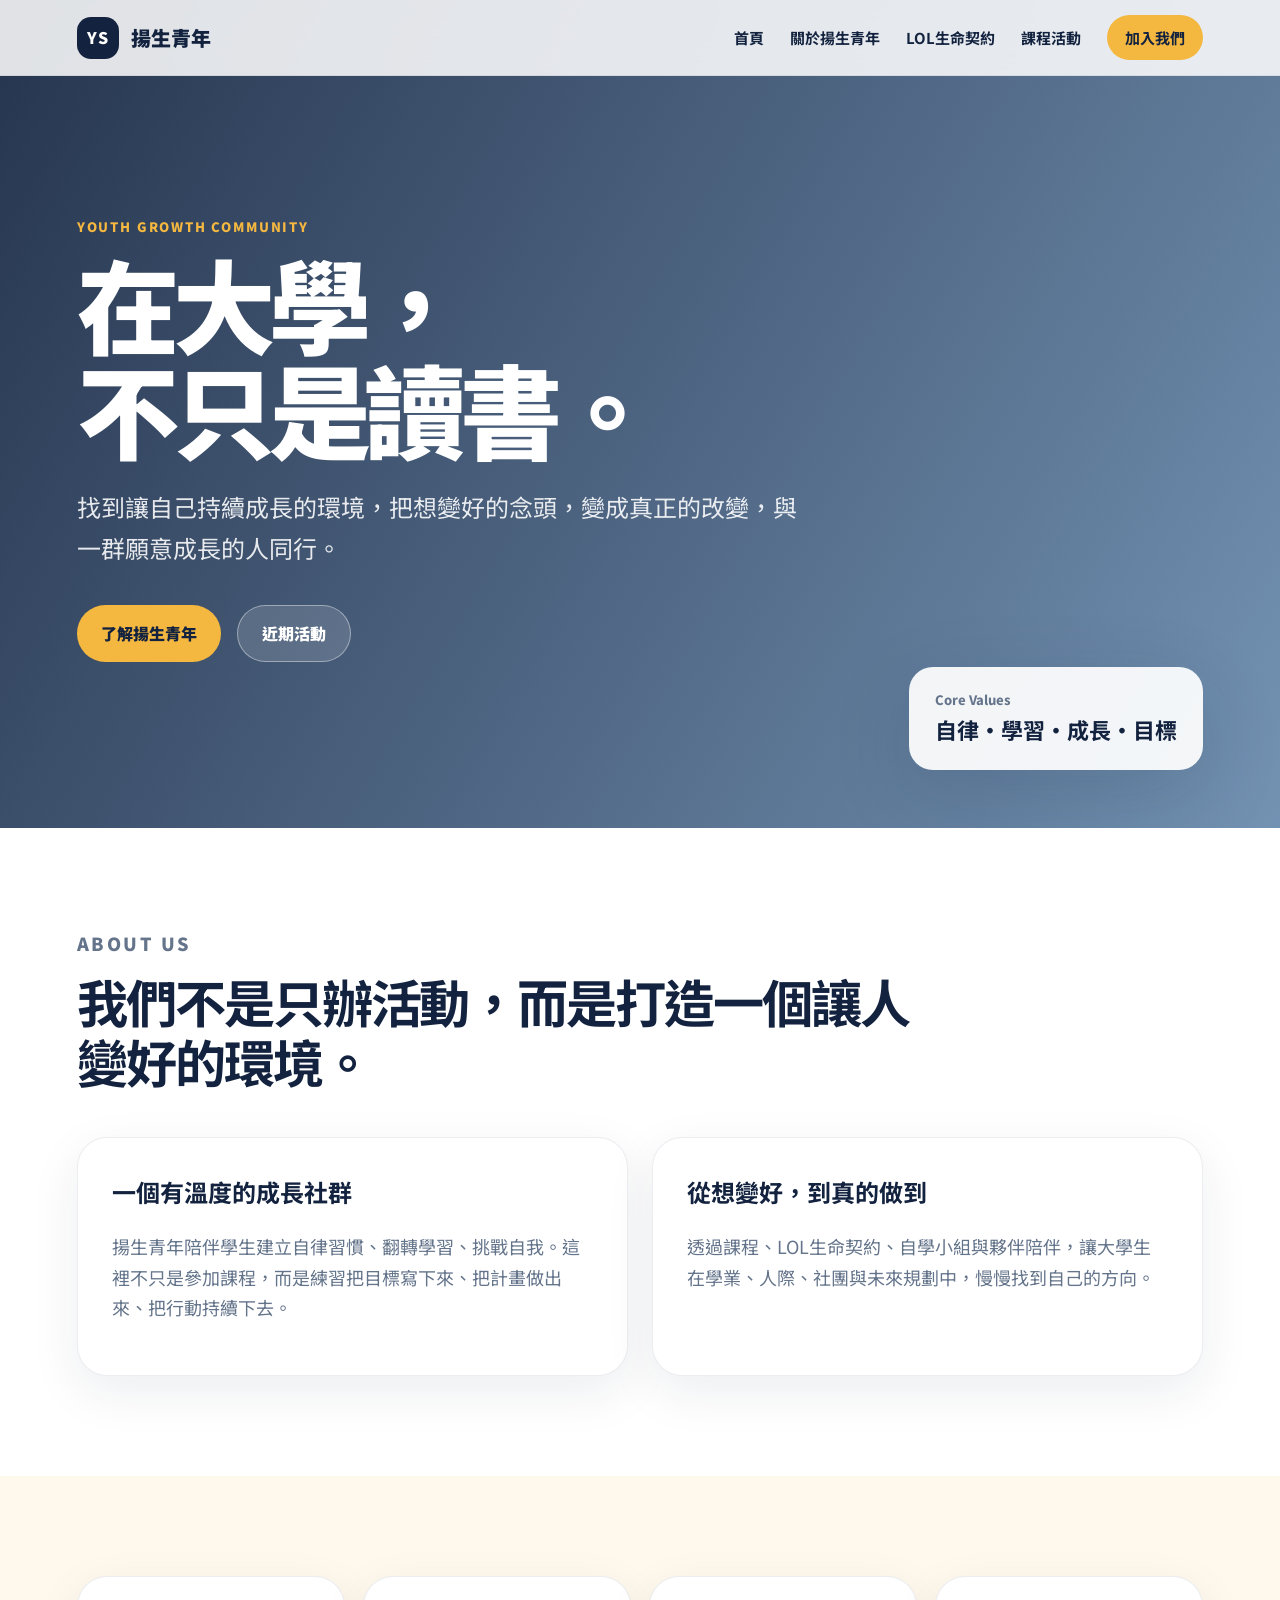
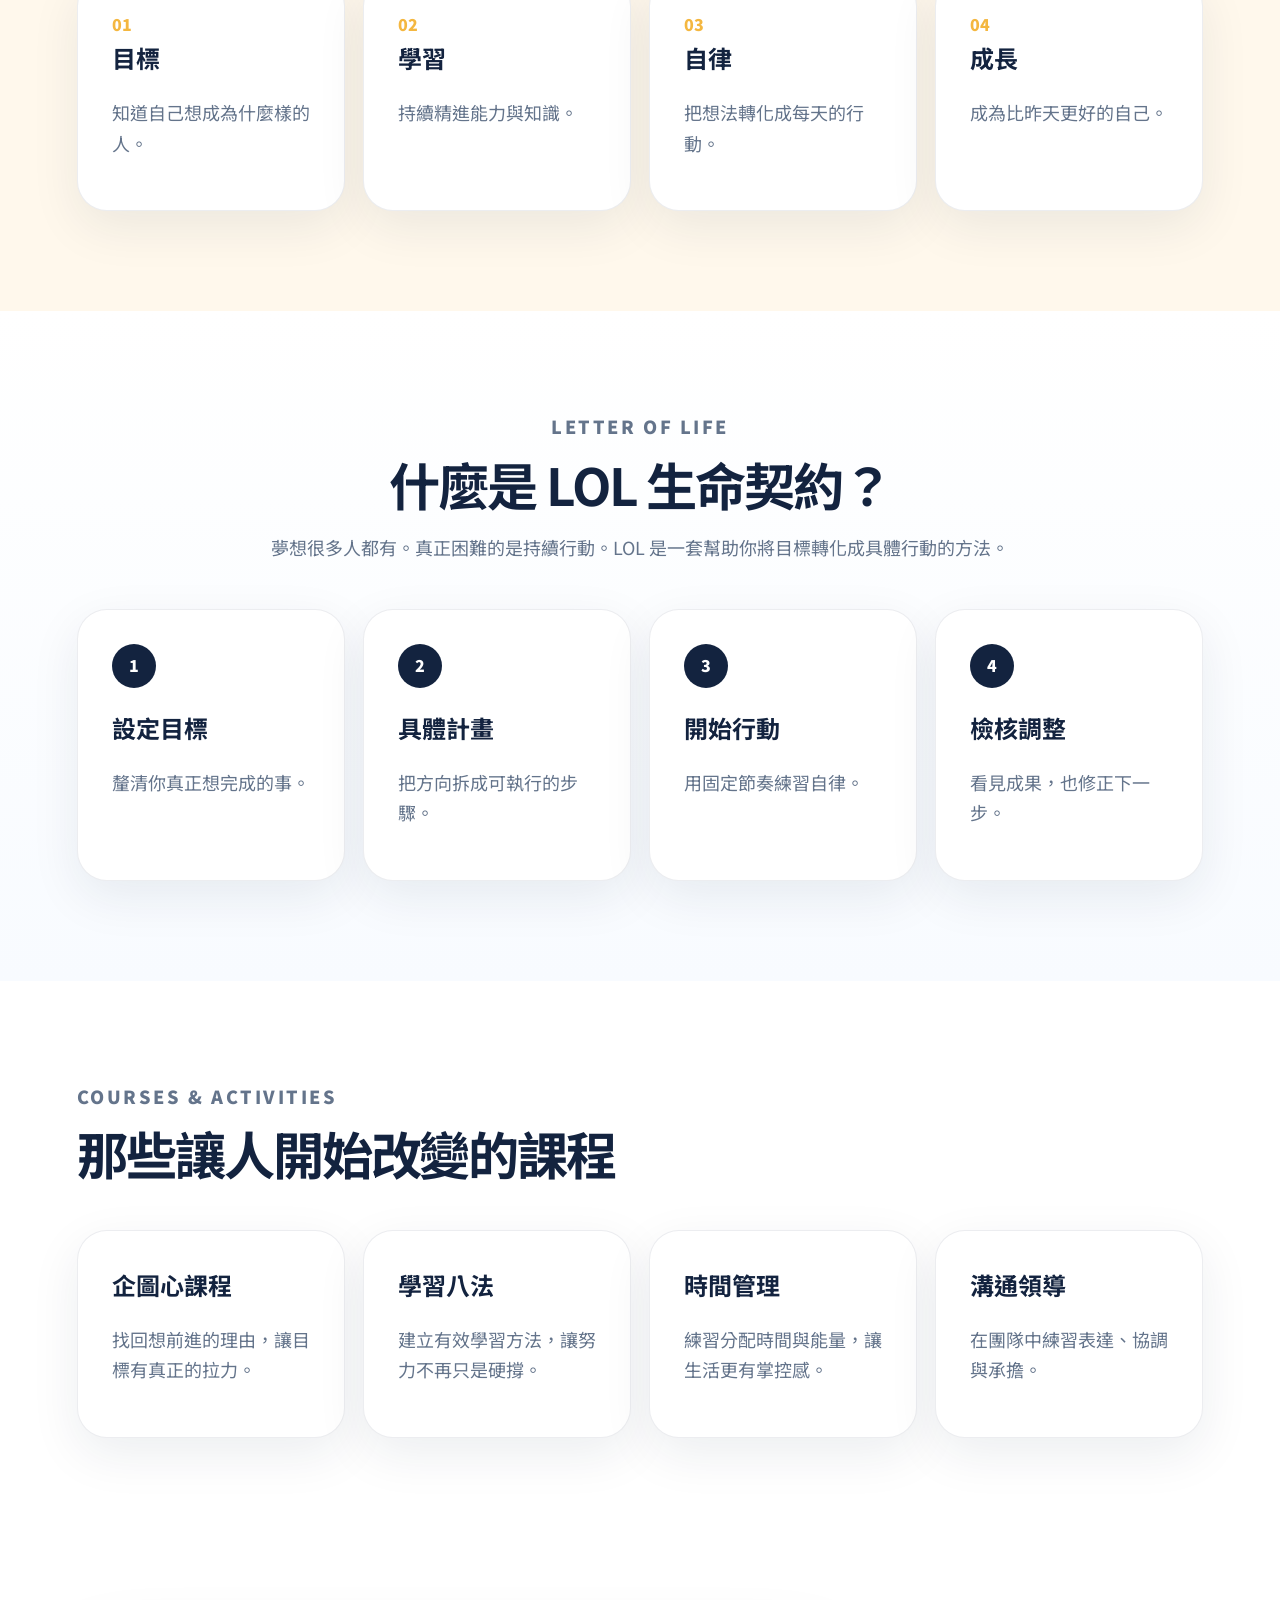
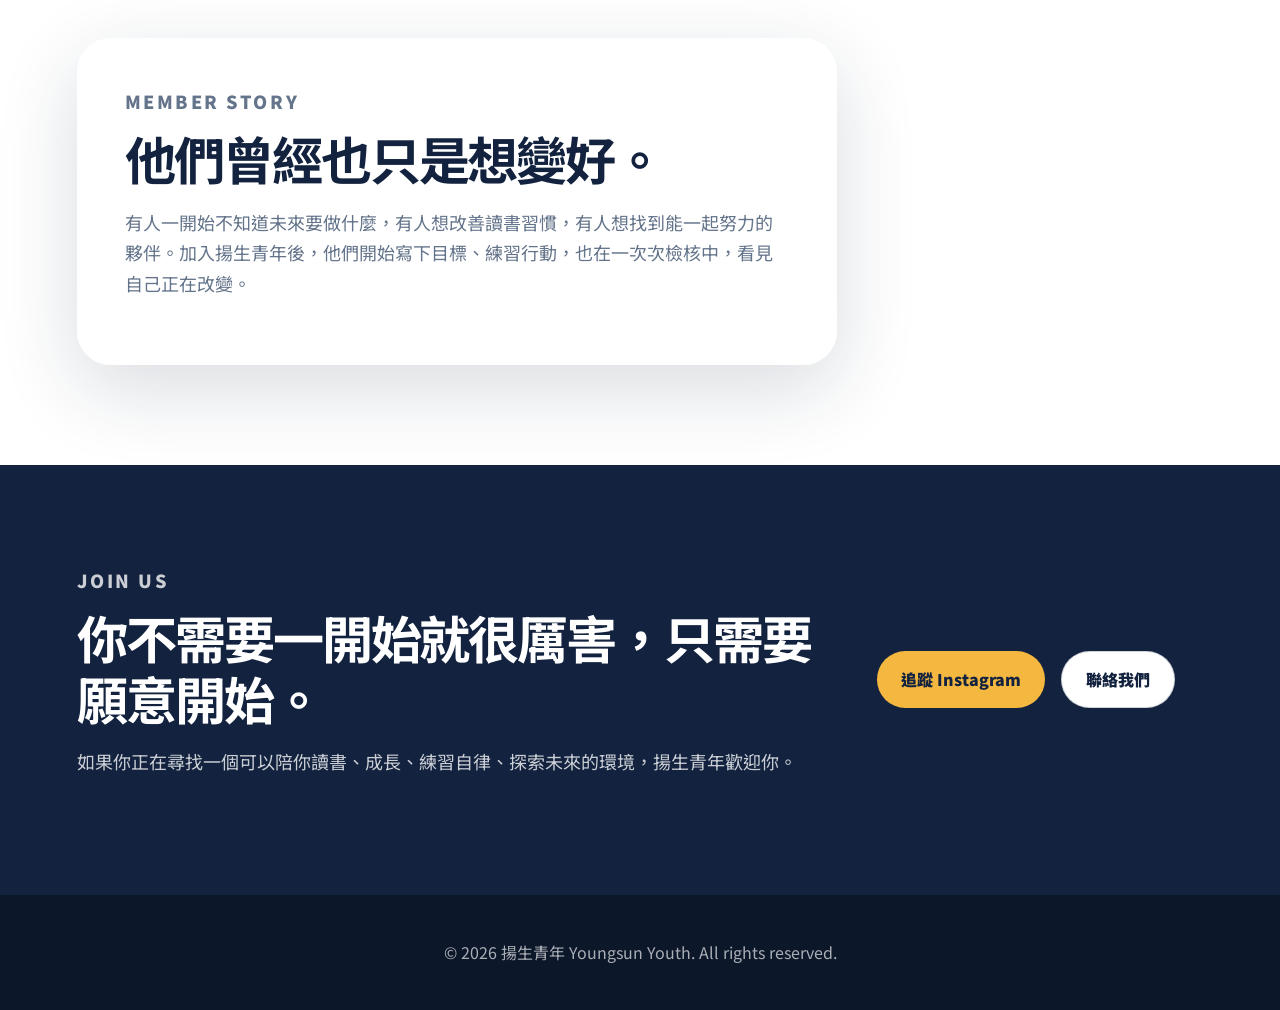
==== index.html @ a9e6fab6 "Add files via upload" ====
<!doctype html>
<html lang="zh-Hant">
<head>
  <meta charset="utf-8" />
  <meta name="viewport" content="width=device-width, initial-scale=1" />
  <title>揚生青年｜在大學，不只是讀書</title>
  <meta name="description" content="揚生青年是一個陪伴學生建立自律、學習、目標與成長的青年社群。透過 LOL 生命契約、課程活動與夥伴陪伴，把想變好的念頭變成真正的改變。" />
  <link rel="preconnect" href="https://fonts.googleapis.com">
  <link rel="preconnect" href="https://fonts.gstatic.com" crossorigin>
  <link href="https://fonts.googleapis.com/css2?family=Noto+Sans+TC:wght@400;500;700;900&display=swap" rel="stylesheet">
  <link rel="stylesheet" href="style.css" />
</head>
<body>
  <header class="site-header">
    <a class="brand" href="#home" aria-label="揚生青年首頁">
      <span class="brand-mark">YS</span>
      <span class="brand-text">揚生青年</span>
    </a>
    <button class="menu-toggle" aria-label="開啟選單">☰</button>
    <nav class="nav">
      <a href="#home">首頁</a>
      <a href="#about">關於揚生青年</a>
      <a href="#lol">LOL生命契約</a>
      <a href="#courses">課程活動</a>
      <a class="nav-cta" href="#join">加入我們</a>
    </nav>
  </header>

  <main id="home">
    <section class="hero">
      <div class="hero-overlay"></div>
      <div class="hero-content">
        <p class="eyebrow">Youth Growth Community</p>
        <h1>在大學，<br>不只是讀書。</h1>
        <p class="hero-subtitle">找到讓自己持續成長的環境，把想變好的念頭，變成真正的改變，與一群願意成長的人同行。</p>
        <div class="hero-actions">
          <a class="btn primary" href="#about">了解揚生青年</a>
          <a class="btn secondary" href="#courses">近期活動</a>
        </div>
      </div>
      <div class="hero-card">
        <span>Core Values</span>
        <strong>自律・學習・成長・目標</strong>
      </div>
    </section>

    <section id="about" class="section about-section">
      <div class="section-heading">
        <p class="eyebrow">About Us</p>
        <h2>我們不是只辦活動，而是打造一個讓人變好的環境。</h2>
      </div>
      <div class="about-grid">
        <article>
          <h3>一個有溫度的成長社群</h3>
          <p>揚生青年陪伴學生建立自律習慣、翻轉學習、挑戰自我。這裡不只是參加課程，而是練習把目標寫下來、把計畫做出來、把行動持續下去。</p>
        </article>
        <article>
          <h3>從想變好，到真的做到</h3>
          <p>透過課程、LOL生命契約、自學小組與夥伴陪伴，讓大學生在學業、人際、社團與未來規劃中，慢慢找到自己的方向。</p>
        </article>
      </div>
    </section>

    <section class="section values-section">
      <div class="value-card"><span>01</span><h3>目標</h3><p>知道自己想成為什麼樣的人。</p></div>
      <div class="value-card"><span>02</span><h3>學習</h3><p>持續精進能力與知識。</p></div>
      <div class="value-card"><span>03</span><h3>自律</h3><p>把想法轉化成每天的行動。</p></div>
      <div class="value-card"><span>04</span><h3>成長</h3><p>成為比昨天更好的自己。</p></div>
    </section>

    <section id="lol" class="section lol-section">
      <div class="section-heading narrow">
        <p class="eyebrow">Letter of Life</p>
        <h2>什麼是 LOL 生命契約？</h2>
        <p>夢想很多人都有。真正困難的是持續行動。LOL 是一套幫助你將目標轉化成具體行動的方法。</p>
      </div>
      <div class="timeline">
        <div class="timeline-item"><span>1</span><h3>設定目標</h3><p>釐清你真正想完成的事。</p></div>
        <div class="timeline-item"><span>2</span><h3>具體計畫</h3><p>把方向拆成可執行的步驟。</p></div>
        <div class="timeline-item"><span>3</span><h3>開始行動</h3><p>用固定節奏練習自律。</p></div>
        <div class="timeline-item"><span>4</span><h3>檢核調整</h3><p>看見成果，也修正下一步。</p></div>
      </div>
    </section>

    <section id="courses" class="section courses-section">
      <div class="section-heading">
        <p class="eyebrow">Courses & Activities</p>
        <h2>那些讓人開始改變的課程</h2>
      </div>
      <div class="course-grid">
        <article><h3>企圖心課程</h3><p>找回想前進的理由，讓目標有真正的拉力。</p></article>
        <article><h3>學習八法</h3><p>建立有效學習方法，讓努力不再只是硬撐。</p></article>
        <article><h3>時間管理</h3><p>練習分配時間與能量，讓生活更有掌控感。</p></article>
        <article><h3>溝通領導</h3><p>在團隊中練習表達、協調與承擔。</p></article>
      </div>
    </section>

    <section class="section stories-section">
      <div class="story-panel">
        <p class="eyebrow">Member Story</p>
        <h2>他們曾經也只是想變好。</h2>
        <p>有人一開始不知道未來要做什麼，有人想改善讀書習慣，有人想找到能一起努力的夥伴。加入揚生青年後，他們開始寫下目標、練習行動，也在一次次檢核中，看見自己正在改變。</p>
      </div>
    </section>

    <section id="join" class="section join-section">
      <div>
        <p class="eyebrow">Join Us</p>
        <h2>你不需要一開始就很厲害，只需要願意開始。</h2>
        <p>如果你正在尋找一個可以陪你讀書、成長、練習自律、探索未來的環境，揚生青年歡迎你。</p>
      </div>
      <div class="join-actions">
        <a class="btn primary" href="https://www.instagram.com/" target="_blank" rel="noopener">追蹤 Instagram</a>
        <a class="btn secondary dark" href="mailto:example@example.com">聯絡我們</a>
      </div>
    </section>
  </main>

  <footer class="footer">
    <p>© 2026 揚生青年 Youngsun Youth. All rights reserved.</p>
  </footer>

  <script src="script.js"></script>
</body>
</html>
---- style.css ----
:root{
  --navy:#13233f;
  --blue:#315f8f;
  --cream:#fff8ec;
  --gold:#f4b740;
  --green:#6aa37a;
  --text:#1e293b;
  --muted:#64748b;
  --white:#ffffff;
  --shadow:0 24px 80px rgba(19,35,63,.16);
}
*{box-sizing:border-box} html{scroll-behavior:smooth} body{margin:0;font-family:'Noto Sans TC',system-ui,sans-serif;color:var(--text);background:#fff;line-height:1.7} a{text-decoration:none;color:inherit}.site-header{position:fixed;top:0;left:0;right:0;height:76px;z-index:50;display:flex;align-items:center;justify-content:space-between;padding:0 6vw;background:rgba(255,255,255,.86);backdrop-filter:blur(18px);border-bottom:1px solid rgba(19,35,63,.08)}.brand{display:flex;align-items:center;gap:12px;font-weight:900}.brand-mark{width:42px;height:42px;border-radius:14px;background:var(--navy);color:#fff;display:grid;place-items:center;letter-spacing:.5px}.brand-text{font-size:20px;color:var(--navy)}.nav{display:flex;align-items:center;gap:26px;font-weight:700;color:var(--navy)}.nav a{font-size:15px}.nav-cta{background:var(--gold);padding:10px 18px;border-radius:999px}.menu-toggle{display:none;border:0;background:transparent;font-size:28px}.hero{position:relative;min-height:92vh;display:flex;align-items:center;padding:130px 6vw 80px;overflow:hidden;background:linear-gradient(120deg,rgba(19,35,63,.92),rgba(49,95,143,.68)),url('https://images.unsplash.com/photo-1523240795612-9a054b0db644?auto=format&fit=crop&w=1800&q=80') center/cover}.hero-content{position:relative;z-index:2;max-width:820px;color:white}.eyebrow{margin:0 0 12px;color:var(--gold);font-weight:900;letter-spacing:.14em;text-transform:uppercase;font-size:13px}.hero h1{font-size:clamp(54px,8vw,112px);line-height:1.02;margin:0 0 28px;font-weight:900;letter-spacing:-.06em}.hero-subtitle{font-size:clamp(18px,2vw,24px);max-width:720px;color:rgba(255,255,255,.88);margin:0 0 36px}.hero-actions,.join-actions{display:flex;gap:16px;flex-wrap:wrap}.btn{display:inline-flex;align-items:center;justify-content:center;padding:14px 24px;border-radius:999px;font-weight:900;transition:.25s}.btn.primary{background:var(--gold);color:var(--navy)}.btn.secondary{background:rgba(255,255,255,.14);color:white;border:1px solid rgba(255,255,255,.4)}.btn.secondary.dark{color:var(--navy);border-color:rgba(19,35,63,.2);background:#fff}.btn:hover{transform:translateY(-3px);box-shadow:0 12px 28px rgba(0,0,0,.16)}.hero-card{position:absolute;right:6vw;bottom:58px;z-index:2;background:rgba(255,255,255,.92);padding:22px 26px;border-radius:24px;box-shadow:var(--shadow);color:var(--navy)}.hero-card span{display:block;color:var(--muted);font-size:13px;font-weight:800}.hero-card strong{font-size:22px}.section{padding:100px 6vw}.section-heading{max-width:860px;margin-bottom:46px}.section-heading.narrow{text-align:center;margin-inline:auto}.section h2{font-size:clamp(34px,4vw,58px);line-height:1.18;margin:0 0 18px;color:var(--navy);letter-spacing:-.04em}.section p{font-size:18px;color:var(--muted)}.about-grid{display:grid;grid-template-columns:repeat(2,1fr);gap:24px}.about-grid article,.course-grid article,.value-card,.timeline-item{background:#fff;border:1px solid rgba(19,35,63,.08);border-radius:30px;padding:34px;box-shadow:0 16px 50px rgba(19,35,63,.08)}h3{font-size:24px;color:var(--navy);margin:0 0 12px}.values-section{display:grid;grid-template-columns:repeat(4,1fr);gap:18px;background:var(--cream)}.value-card span{color:var(--gold);font-weight:900}.lol-section{background:linear-gradient(#fff,#f8fbff)}.timeline{display:grid;grid-template-columns:repeat(4,1fr);gap:18px}.timeline-item span{width:44px;height:44px;border-radius:50%;background:var(--navy);color:white;display:grid;place-items:center;font-weight:900;margin-bottom:20px}.course-grid{display:grid;grid-template-columns:repeat(4,1fr);gap:18px}.stories-section{background:linear-gradient(120deg,rgba(19,35,63,.9),rgba(106,163,122,.78)),url('https://images.unsplash.com/photo-1523580846011-d3a5bc25702b?auto=format&fit=crop&w=1800&q=80') center/cover;background-attachment:fixed}.story-panel{max-width:760px;background:rgba(255,255,255,.92);border-radius:34px;padding:48px;box-shadow:var(--shadow)}.join-section{display:grid;grid-template-columns:1.4fr .6fr;gap:40px;align-items:center;background:var(--navy);color:white}.join-section h2{color:white}.join-section p{color:rgba(255,255,255,.78)}.footer{padding:28px 6vw;text-align:center;background:#0c172a;color:rgba(255,255,255,.65)}
@media(max-width:900px){.menu-toggle{display:block}.nav{position:absolute;top:76px;left:0;right:0;display:none;flex-direction:column;align-items:flex-start;background:white;padding:24px 6vw;border-bottom:1px solid rgba(19,35,63,.08)}.nav.open{display:flex}.hero-card{position:relative;right:auto;bottom:auto;margin-top:40px;width:max-content}.hero{display:block}.about-grid,.values-section,.timeline,.course-grid,.join-section{grid-template-columns:1fr}.section{padding:76px 6vw}.story-panel{padding:32px}.hero h1{font-size:58px}}
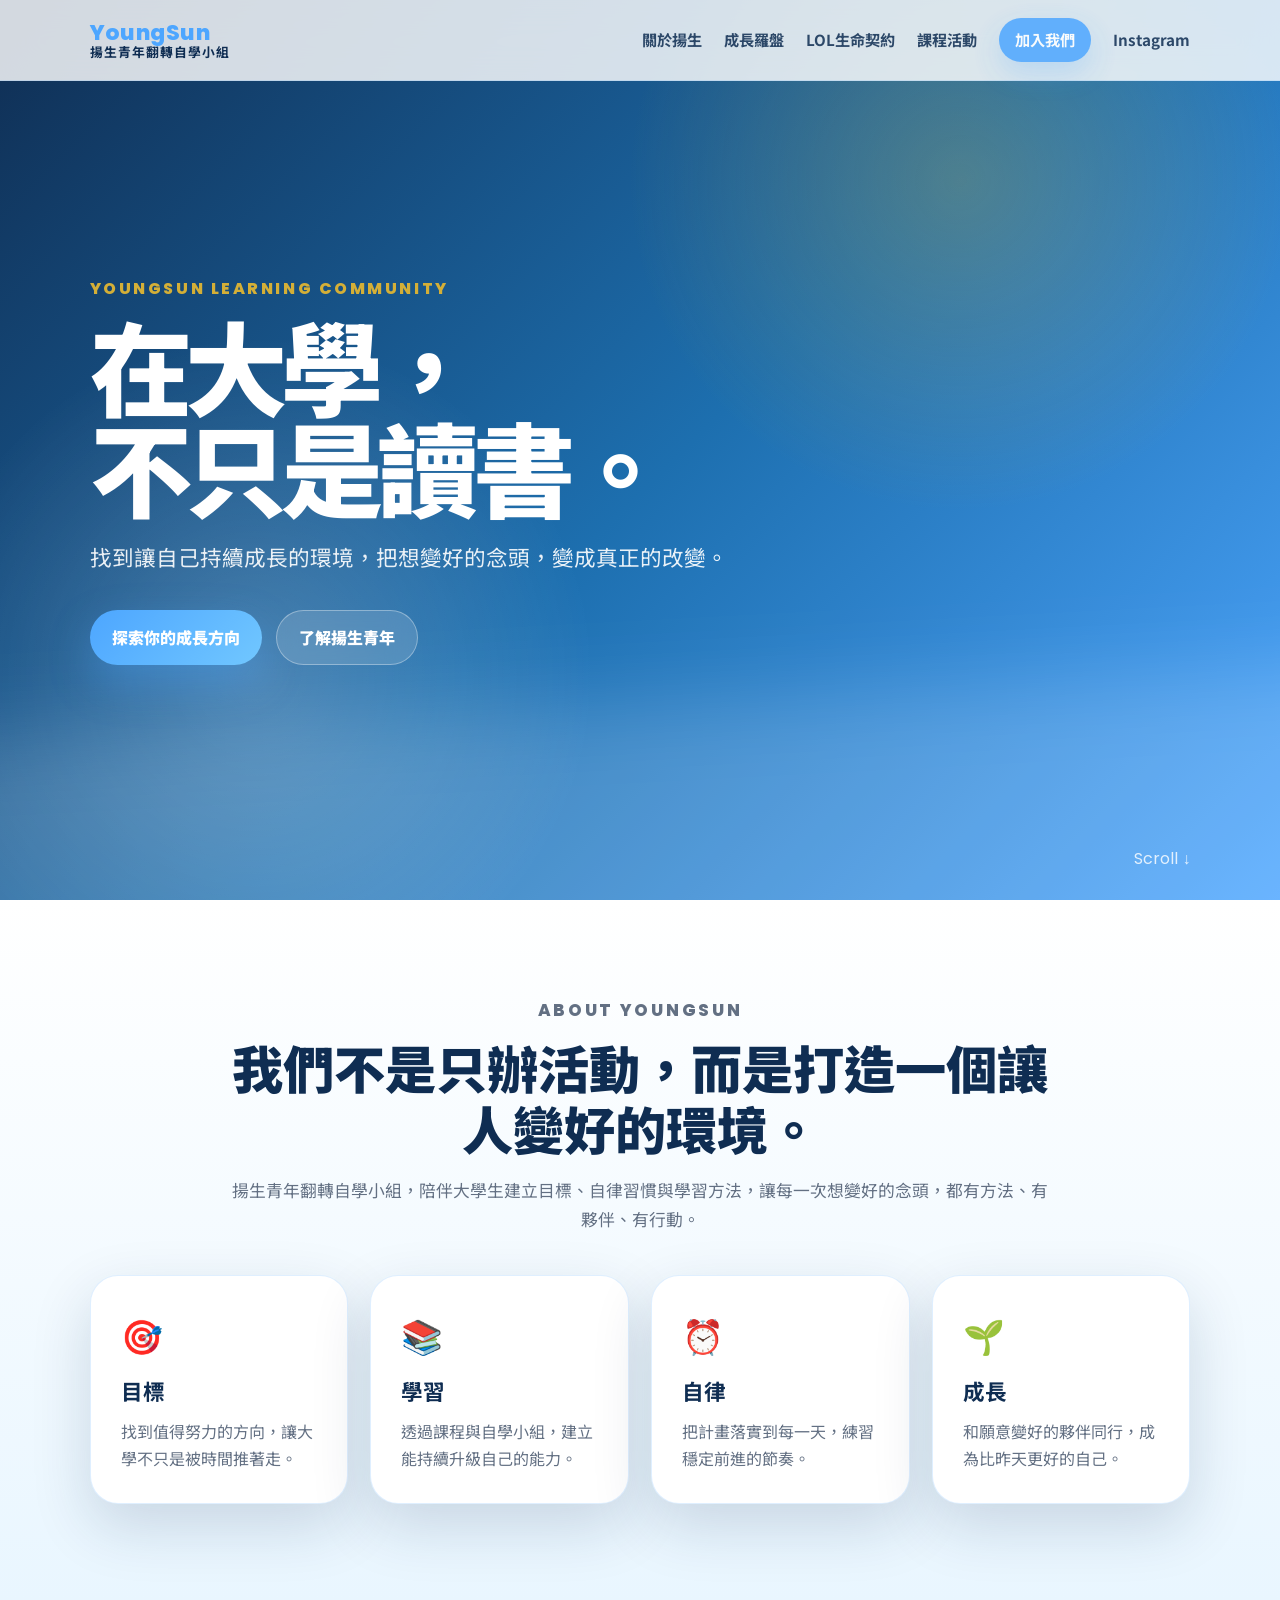
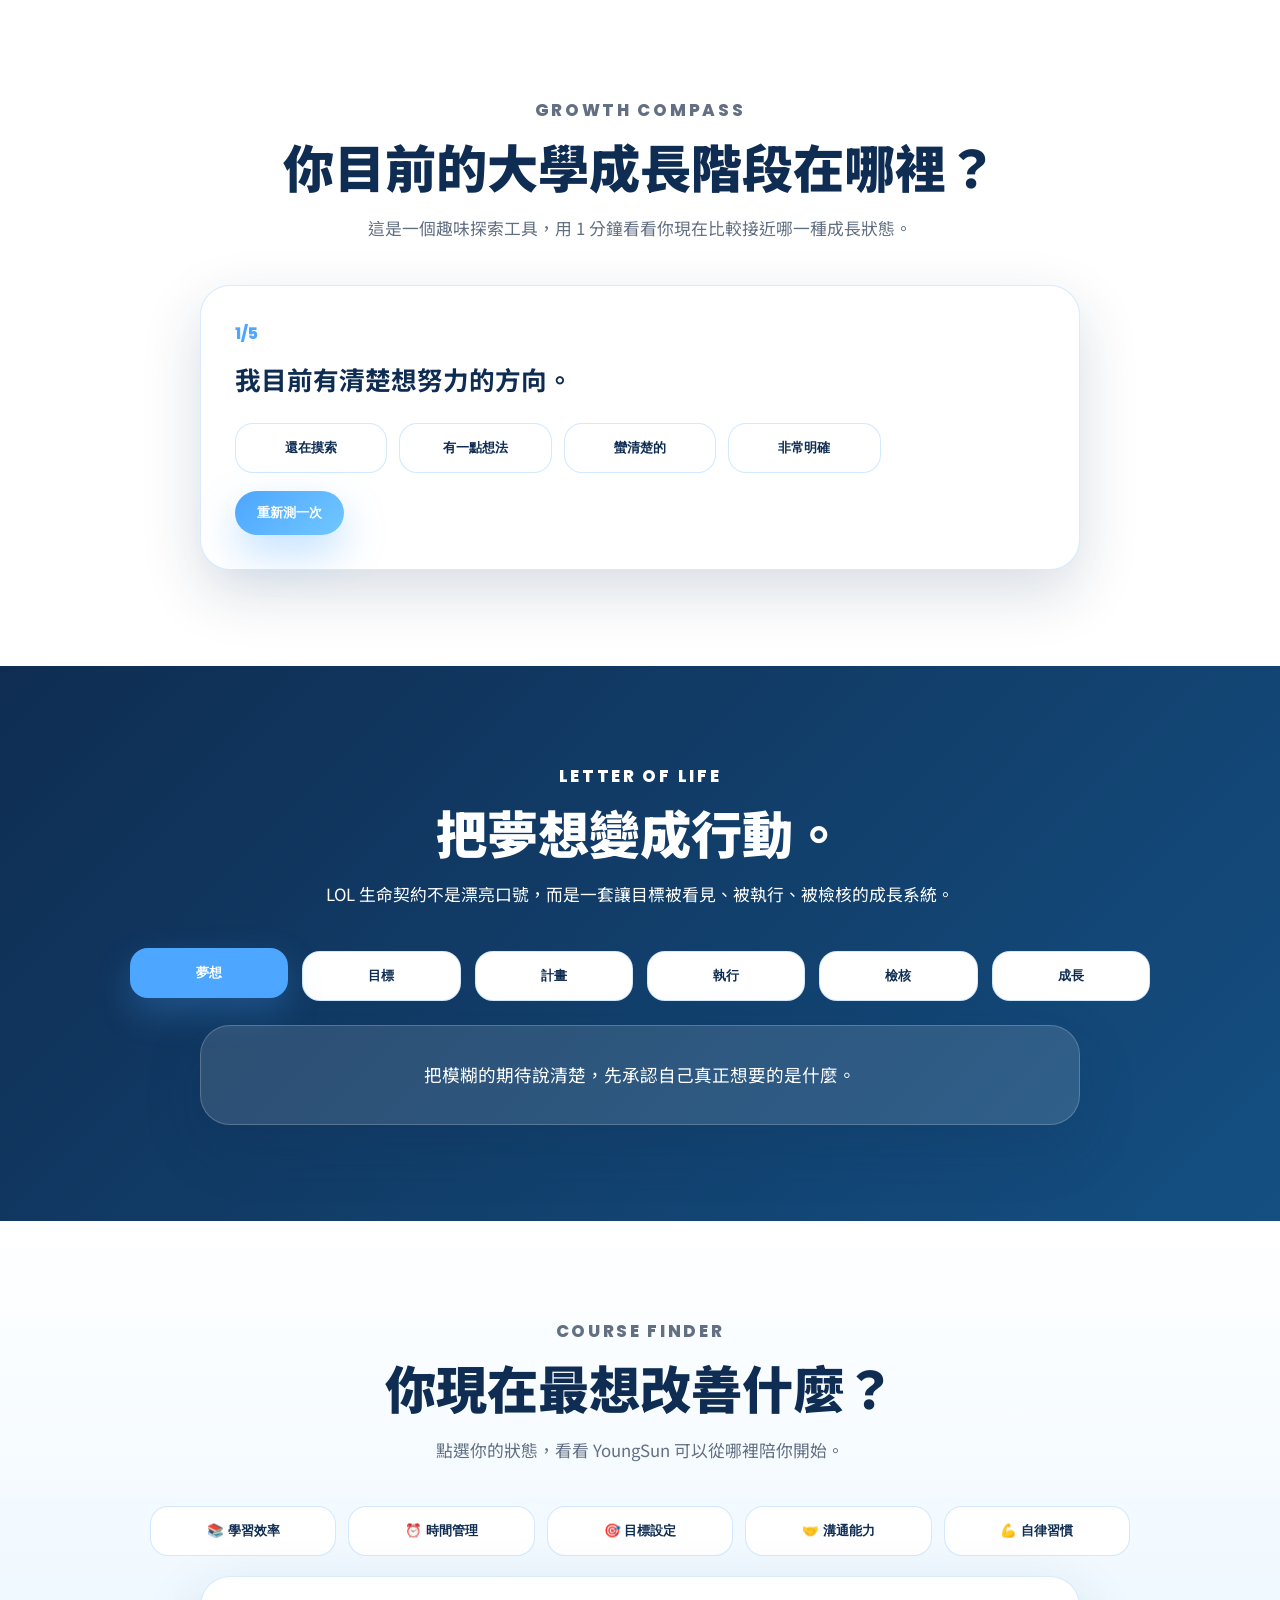
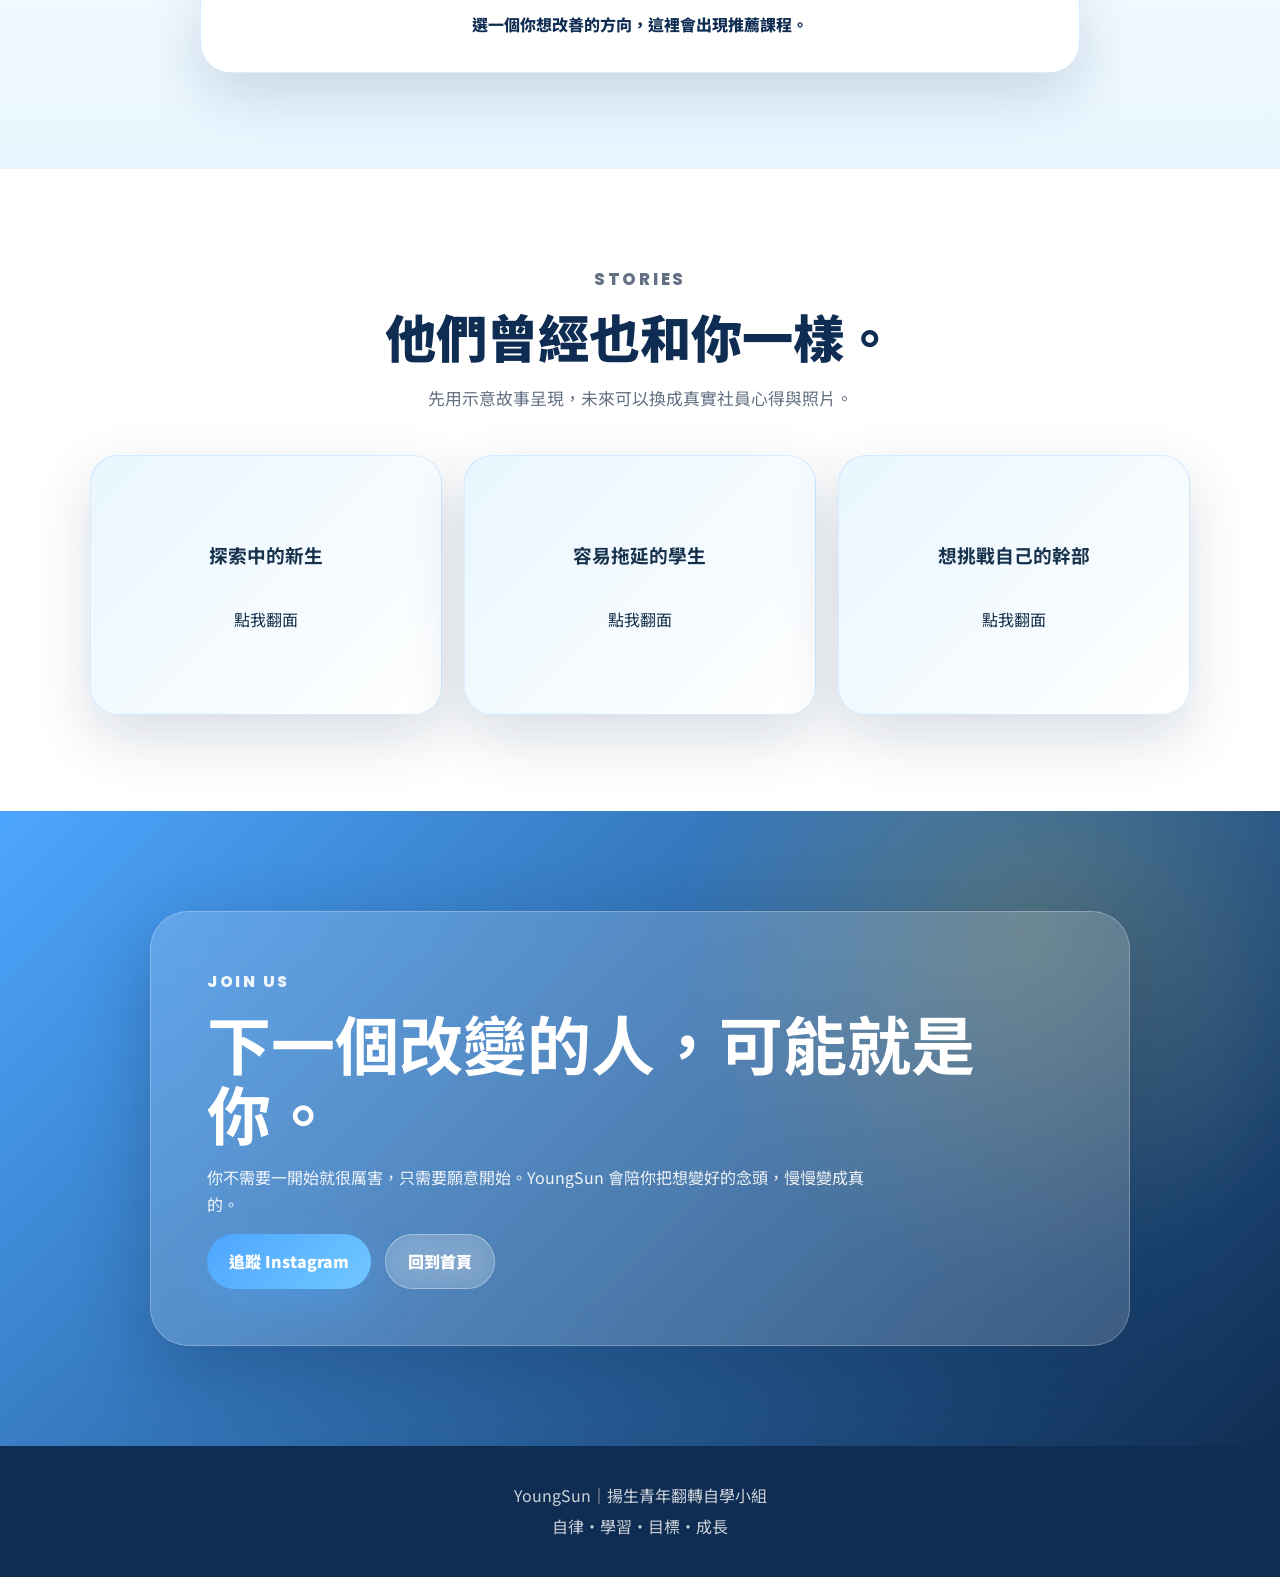
==== commit 5f46dd76: "Add files via upload" ====
--- a/index.html
+++ b/index.html
@@ -1,123 +1,143 @@
-<!doctype html>
+<!DOCTYPE html>
 <html lang="zh-Hant">
 <head>
-  <meta charset="utf-8" />
-  <meta name="viewport" content="width=device-width, initial-scale=1" />
-  <title>揚生青年｜在大學，不只是讀書</title>
-  <meta name="description" content="揚生青年是一個陪伴學生建立自律、學習、目標與成長的青年社群。透過 LOL 生命契約、課程活動與夥伴陪伴，把想變好的念頭變成真正的改變。" />
+  <meta charset="UTF-8" />
+  <meta name="viewport" content="width=device-width, initial-scale=1.0" />
+  <title>YoungSun｜揚生青年翻轉自學小組</title>
+  <meta name="description" content="YoungSun 揚生青年翻轉自學小組，陪伴大學生建立目標、自律、學習與成長的青年社群。" />
   <link rel="preconnect" href="https://fonts.googleapis.com">
   <link rel="preconnect" href="https://fonts.gstatic.com" crossorigin>
-  <link href="https://fonts.googleapis.com/css2?family=Noto+Sans+TC:wght@400;500;700;900&display=swap" rel="stylesheet">
+  <link href="https://fonts.googleapis.com/css2?family=Noto+Sans+TC:wght@400;500;700;900&family=Poppins:wght@500;700;800&display=swap" rel="stylesheet">
   <link rel="stylesheet" href="style.css" />
 </head>
 <body>
-  <header class="site-header">
-    <a class="brand" href="#home" aria-label="揚生青年首頁">
-      <span class="brand-mark">YS</span>
-      <span class="brand-text">揚生青年</span>
+  <header class="site-header" id="top">
+    <a class="brand" href="#top" aria-label="YoungSun 首頁">
+      <span class="brand-en">YoungSun</span>
+      <span class="brand-zh">揚生青年翻轉自學小組</span>
     </a>
     <button class="menu-toggle" aria-label="開啟選單">☰</button>
     <nav class="nav">
-      <a href="#home">首頁</a>
-      <a href="#about">關於揚生青年</a>
+      <a href="#about">關於揚生</a>
+      <a href="#compass">成長羅盤</a>
       <a href="#lol">LOL生命契約</a>
       <a href="#courses">課程活動</a>
-      <a class="nav-cta" href="#join">加入我們</a>
+      <a href="#join" class="nav-cta">加入我們</a>
+      <a href="https://www.instagram.com/" target="_blank" rel="noopener">Instagram</a>
     </nav>
   </header>
 
-  <main id="home">
+  <main>
     <section class="hero">
-      <div class="hero-overlay"></div>
-      <div class="hero-content">
-        <p class="eyebrow">Youth Growth Community</p>
-        <h1>在大學，<br>不只是讀書。</h1>
-        <p class="hero-subtitle">找到讓自己持續成長的環境，把想變好的念頭，變成真正的改變，與一群願意成長的人同行。</p>
+      <div class="hero-bg"></div>
+      <div class="hero-content reveal">
+        <p class="eyebrow">YoungSun Learning Community</p>
+        <h1>在大學，<br />不只是讀書。</h1>
+        <p class="hero-subtitle">找到讓自己持續成長的環境，把想變好的念頭，變成真正的改變。</p>
         <div class="hero-actions">
-          <a class="btn primary" href="#about">了解揚生青年</a>
-          <a class="btn secondary" href="#courses">近期活動</a>
+          <a href="#compass" class="btn btn-primary">探索你的成長方向</a>
+          <a href="#about" class="btn btn-glass">了解揚生青年</a>
         </div>
       </div>
-      <div class="hero-card">
-        <span>Core Values</span>
-        <strong>自律・學習・成長・目標</strong>
+      <a class="scroll-down" href="#about">Scroll ↓</a>
+    </section>
+
+    <section class="section about" id="about">
+      <div class="section-heading reveal">
+        <p class="eyebrow">ABOUT YOUNGSUN</p>
+        <h2>我們不是只辦活動，而是打造一個讓人變好的環境。</h2>
+        <p>揚生青年翻轉自學小組，陪伴大學生建立目標、自律習慣與學習方法，讓每一次想變好的念頭，都有方法、有夥伴、有行動。</p>
+      </div>
+      <div class="value-grid">
+        <article class="value-card reveal"><span>🎯</span><h3>目標</h3><p>找到值得努力的方向，讓大學不只是被時間推著走。</p></article>
+        <article class="value-card reveal"><span>📚</span><h3>學習</h3><p>透過課程與自學小組，建立能持續升級自己的能力。</p></article>
+        <article class="value-card reveal"><span>⏰</span><h3>自律</h3><p>把計畫落實到每一天，練習穩定前進的節奏。</p></article>
+        <article class="value-card reveal"><span>🌱</span><h3>成長</h3><p>和願意變好的夥伴同行，成為比昨天更好的自己。</p></article>
       </div>
     </section>
 
-    <section id="about" class="section about-section">
-      <div class="section-heading">
-        <p class="eyebrow">About Us</p>
-        <h2>我們不是只辦活動，而是打造一個讓人變好的環境。</h2>
+    <section class="section compass" id="compass">
+      <div class="section-heading reveal">
+        <p class="eyebrow">GROWTH COMPASS</p>
+        <h2>你目前的大學成長階段在哪裡？</h2>
+        <p>這是一個趣味探索工具，用 1 分鐘看看你現在比較接近哪一種成長狀態。</p>
       </div>
-      <div class="about-grid">
-        <article>
-          <h3>一個有溫度的成長社群</h3>
-          <p>揚生青年陪伴學生建立自律習慣、翻轉學習、挑戰自我。這裡不只是參加課程，而是練習把目標寫下來、把計畫做出來、把行動持續下去。</p>
-        </article>
-        <article>
-          <h3>從想變好，到真的做到</h3>
-          <p>透過課程、LOL生命契約、自學小組與夥伴陪伴，讓大學生在學業、人際、社團與未來規劃中，慢慢找到自己的方向。</p>
-        </article>
+      <div class="quiz reveal">
+        <div class="quiz-progress"><span id="quizStep">1</span>/5</div>
+        <h3 id="quizQuestion">我目前有清楚想努力的方向。</h3>
+        <div class="quiz-options">
+          <button data-score="1">還在摸索</button>
+          <button data-score="2">有一點想法</button>
+          <button data-score="3">蠻清楚的</button>
+          <button data-score="4">非常明確</button>
+        </div>
+        <div class="quiz-result" id="quizResult" hidden></div>
+        <button class="btn btn-primary quiz-reset" id="quizReset" hidden>重新測一次</button>
       </div>
     </section>
 
-    <section class="section values-section">
-      <div class="value-card"><span>01</span><h3>目標</h3><p>知道自己想成為什麼樣的人。</p></div>
-      <div class="value-card"><span>02</span><h3>學習</h3><p>持續精進能力與知識。</p></div>
-      <div class="value-card"><span>03</span><h3>自律</h3><p>把想法轉化成每天的行動。</p></div>
-      <div class="value-card"><span>04</span><h3>成長</h3><p>成為比昨天更好的自己。</p></div>
+    <section class="section lol" id="lol">
+      <div class="section-heading reveal">
+        <p class="eyebrow">LETTER OF LIFE</p>
+        <h2>把夢想變成行動。</h2>
+        <p>LOL 生命契約不是漂亮口號，而是一套讓目標被看見、被執行、被檢核的成長系統。</p>
+      </div>
+      <div class="timeline reveal">
+        <button class="step active" data-detail="把模糊的期待說清楚，先承認自己真正想要的是什麼。">夢想</button>
+        <button class="step" data-detail="將方向轉成可以被檢查的目標，讓努力不再只是感覺。">目標</button>
+        <button class="step" data-detail="拆成具體行動、時間安排與資源盤點，讓開始變得容易。">計畫</button>
+        <button class="step" data-detail="用每週行動累積改變，從小步驟開始建立自律。">執行</button>
+        <button class="step" data-detail="定期回顧成果與困難，調整策略，而不是放棄。">檢核</button>
+        <button class="step" data-detail="把一次次行動沉澱成能力，成為更穩定、更清楚的自己。">成長</button>
+      </div>
+      <p class="timeline-detail reveal" id="timelineDetail">把模糊的期待說清楚，先承認自己真正想要的是什麼。</p>
     </section>
 
-    <section id="lol" class="section lol-section">
-      <div class="section-heading narrow">
-        <p class="eyebrow">Letter of Life</p>
-        <h2>什麼是 LOL 生命契約？</h2>
-        <p>夢想很多人都有。真正困難的是持續行動。LOL 是一套幫助你將目標轉化成具體行動的方法。</p>
+    <section class="section courses" id="courses">
+      <div class="section-heading reveal">
+        <p class="eyebrow">COURSE FINDER</p>
+        <h2>你現在最想改善什麼？</h2>
+        <p>點選你的狀態，看看 YoungSun 可以從哪裡陪你開始。</p>
       </div>
-      <div class="timeline">
-        <div class="timeline-item"><span>1</span><h3>設定目標</h3><p>釐清你真正想完成的事。</p></div>
-        <div class="timeline-item"><span>2</span><h3>具體計畫</h3><p>把方向拆成可執行的步驟。</p></div>
-        <div class="timeline-item"><span>3</span><h3>開始行動</h3><p>用固定節奏練習自律。</p></div>
-        <div class="timeline-item"><span>4</span><h3>檢核調整</h3><p>看見成果，也修正下一步。</p></div>
+      <div class="course-picker reveal">
+        <button data-course="學習八法｜幫你整理讀書方法，建立更有效率的學習策略。">📚 學習效率</button>
+        <button data-course="時間管理工作坊｜練習安排時間、能量與待辦事項。">⏰ 時間管理</button>
+        <button data-course="企圖心課程｜重新連結你想變好的理由與方向。">🎯 目標設定</button>
+        <button data-course="溝通領導課｜練習表達、協調與團隊合作。">🤝 溝通能力</button>
+        <button data-course="LOL生命契約｜把自律變成可以被執行與檢核的計畫。">💪 自律習慣</button>
+      </div>
+      <div class="course-result reveal" id="courseResult">選一個你想改善的方向，這裡會出現推薦課程。</div>
+    </section>
+
+    <section class="section stories" id="stories">
+      <div class="section-heading reveal">
+        <p class="eyebrow">STORIES</p>
+        <h2>他們曾經也和你一樣。</h2>
+        <p>先用示意故事呈現，未來可以換成真實社員心得與照片。</p>
+      </div>
+      <div class="story-grid">
+        <article class="flip-card reveal"><div class="flip-inner"><div class="flip-front"><h3>探索中的新生</h3><p>點我翻面</p></div><div class="flip-back"><h3>加入後</h3><p>透過 LOL 釐清目標，開始建立每週固定學習節奏。</p></div></div></article>
+        <article class="flip-card reveal"><div class="flip-inner"><div class="flip-front"><h3>容易拖延的學生</h3><p>點我翻面</p></div><div class="flip-back"><h3>加入後</h3><p>找到夥伴一起檢核，讓計畫不再只停在紙上。</p></div></div></article>
+        <article class="flip-card reveal"><div class="flip-inner"><div class="flip-front"><h3>想挑戰自己的幹部</h3><p>點我翻面</p></div><div class="flip-back"><h3>加入後</h3><p>從參與者變成帶領者，練習溝通、企劃與承擔。</p></div></div></article>
       </div>
     </section>
 
-    <section id="courses" class="section courses-section">
-      <div class="section-heading">
-        <p class="eyebrow">Courses & Activities</p>
-        <h2>那些讓人開始改變的課程</h2>
-      </div>
-      <div class="course-grid">
-        <article><h3>企圖心課程</h3><p>找回想前進的理由，讓目標有真正的拉力。</p></article>
-        <article><h3>學習八法</h3><p>建立有效學習方法，讓努力不再只是硬撐。</p></article>
-        <article><h3>時間管理</h3><p>練習分配時間與能量，讓生活更有掌控感。</p></article>
-        <article><h3>溝通領導</h3><p>在團隊中練習表達、協調與承擔。</p></article>
-      </div>
-    </section>
-
-    <section class="section stories-section">
-      <div class="story-panel">
-        <p class="eyebrow">Member Story</p>
-        <h2>他們曾經也只是想變好。</h2>
-        <p>有人一開始不知道未來要做什麼，有人想改善讀書習慣，有人想找到能一起努力的夥伴。加入揚生青年後，他們開始寫下目標、練習行動，也在一次次檢核中，看見自己正在改變。</p>
-      </div>
-    </section>
-
-    <section id="join" class="section join-section">
-      <div>
-        <p class="eyebrow">Join Us</p>
-        <h2>你不需要一開始就很厲害，只需要願意開始。</h2>
-        <p>如果你正在尋找一個可以陪你讀書、成長、練習自律、探索未來的環境，揚生青年歡迎你。</p>
-      </div>
-      <div class="join-actions">
-        <a class="btn primary" href="https://www.instagram.com/" target="_blank" rel="noopener">追蹤 Instagram</a>
-        <a class="btn secondary dark" href="mailto:example@example.com">聯絡我們</a>
+    <section class="join" id="join">
+      <div class="join-card reveal">
+        <p class="eyebrow">JOIN US</p>
+        <h2>下一個改變的人，可能就是你。</h2>
+        <p>你不需要一開始就很厲害，只需要願意開始。YoungSun 會陪你把想變好的念頭，慢慢變成真的。</p>
+        <div class="hero-actions">
+          <a href="https://www.instagram.com/" target="_blank" rel="noopener" class="btn btn-primary">追蹤 Instagram</a>
+          <a href="#top" class="btn btn-glass">回到首頁</a>
+        </div>
       </div>
     </section>
   </main>
 
   <footer class="footer">
-    <p>© 2026 揚生青年 Youngsun Youth. All rights reserved.</p>
+    <p>YoungSun｜揚生青年翻轉自學小組</p>
+    <p>自律・學習・目標・成長</p>
   </footer>
 
   <script src="script.js"></script>
--- a/style.css
+++ b/style.css
@@ -1,13 +1,30 @@
 :root{
-  --navy:#13233f;
-  --blue:#315f8f;
-  --cream:#fff8ec;
-  --gold:#f4b740;
-  --green:#6aa37a;
-  --text:#1e293b;
-  --muted:#64748b;
-  --white:#ffffff;
-  --shadow:0 24px 80px rgba(19,35,63,.16);
+  --sky:#4da6ff;
+  --sky-light:#e9f6ff;
+  --deep:#0f2d52;
+  --gold:#d4af37;
+  --text:#17324d;
+  --muted:#637083;
+  --white:#fff;
+  --shadow:0 22px 60px rgba(15,45,82,.16);
 }
-*{box-sizing:border-box} html{scroll-behavior:smooth} body{margin:0;font-family:'Noto Sans TC',system-ui,sans-serif;color:var(--text);background:#fff;line-height:1.7} a{text-decoration:none;color:inherit}.site-header{position:fixed;top:0;left:0;right:0;height:76px;z-index:50;display:flex;align-items:center;justify-content:space-between;padding:0 6vw;background:rgba(255,255,255,.86);backdrop-filter:blur(18px);border-bottom:1px solid rgba(19,35,63,.08)}.brand{display:flex;align-items:center;gap:12px;font-weight:900}.brand-mark{width:42px;height:42px;border-radius:14px;background:var(--navy);color:#fff;display:grid;place-items:center;letter-spacing:.5px}.brand-text{font-size:20px;color:var(--navy)}.nav{display:flex;align-items:center;gap:26px;font-weight:700;color:var(--navy)}.nav a{font-size:15px}.nav-cta{background:var(--gold);padding:10px 18px;border-radius:999px}.menu-toggle{display:none;border:0;background:transparent;font-size:28px}.hero{position:relative;min-height:92vh;display:flex;align-items:center;padding:130px 6vw 80px;overflow:hidden;background:linear-gradient(120deg,rgba(19,35,63,.92),rgba(49,95,143,.68)),url('https://images.unsplash.com/photo-1523240795612-9a054b0db644?auto=format&fit=crop&w=1800&q=80') center/cover}.hero-content{position:relative;z-index:2;max-width:820px;color:white}.eyebrow{margin:0 0 12px;color:var(--gold);font-weight:900;letter-spacing:.14em;text-transform:uppercase;font-size:13px}.hero h1{font-size:clamp(54px,8vw,112px);line-height:1.02;margin:0 0 28px;font-weight:900;letter-spacing:-.06em}.hero-subtitle{font-size:clamp(18px,2vw,24px);max-width:720px;color:rgba(255,255,255,.88);margin:0 0 36px}.hero-actions,.join-actions{display:flex;gap:16px;flex-wrap:wrap}.btn{display:inline-flex;align-items:center;justify-content:center;padding:14px 24px;border-radius:999px;font-weight:900;transition:.25s}.btn.primary{background:var(--gold);color:var(--navy)}.btn.secondary{background:rgba(255,255,255,.14);color:white;border:1px solid rgba(255,255,255,.4)}.btn.secondary.dark{color:var(--navy);border-color:rgba(19,35,63,.2);background:#fff}.btn:hover{transform:translateY(-3px);box-shadow:0 12px 28px rgba(0,0,0,.16)}.hero-card{position:absolute;right:6vw;bottom:58px;z-index:2;background:rgba(255,255,255,.92);padding:22px 26px;border-radius:24px;box-shadow:var(--shadow);color:var(--navy)}.hero-card span{display:block;color:var(--muted);font-size:13px;font-weight:800}.hero-card strong{font-size:22px}.section{padding:100px 6vw}.section-heading{max-width:860px;margin-bottom:46px}.section-heading.narrow{text-align:center;margin-inline:auto}.section h2{font-size:clamp(34px,4vw,58px);line-height:1.18;margin:0 0 18px;color:var(--navy);letter-spacing:-.04em}.section p{font-size:18px;color:var(--muted)}.about-grid{display:grid;grid-template-columns:repeat(2,1fr);gap:24px}.about-grid article,.course-grid article,.value-card,.timeline-item{background:#fff;border:1px solid rgba(19,35,63,.08);border-radius:30px;padding:34px;box-shadow:0 16px 50px rgba(19,35,63,.08)}h3{font-size:24px;color:var(--navy);margin:0 0 12px}.values-section{display:grid;grid-template-columns:repeat(4,1fr);gap:18px;background:var(--cream)}.value-card span{color:var(--gold);font-weight:900}.lol-section{background:linear-gradient(#fff,#f8fbff)}.timeline{display:grid;grid-template-columns:repeat(4,1fr);gap:18px}.timeline-item span{width:44px;height:44px;border-radius:50%;background:var(--navy);color:white;display:grid;place-items:center;font-weight:900;margin-bottom:20px}.course-grid{display:grid;grid-template-columns:repeat(4,1fr);gap:18px}.stories-section{background:linear-gradient(120deg,rgba(19,35,63,.9),rgba(106,163,122,.78)),url('https://images.unsplash.com/photo-1523580846011-d3a5bc25702b?auto=format&fit=crop&w=1800&q=80') center/cover;background-attachment:fixed}.story-panel{max-width:760px;background:rgba(255,255,255,.92);border-radius:34px;padding:48px;box-shadow:var(--shadow)}.join-section{display:grid;grid-template-columns:1.4fr .6fr;gap:40px;align-items:center;background:var(--navy);color:white}.join-section h2{color:white}.join-section p{color:rgba(255,255,255,.78)}.footer{padding:28px 6vw;text-align:center;background:#0c172a;color:rgba(255,255,255,.65)}
-@media(max-width:900px){.menu-toggle{display:block}.nav{position:absolute;top:76px;left:0;right:0;display:none;flex-direction:column;align-items:flex-start;background:white;padding:24px 6vw;border-bottom:1px solid rgba(19,35,63,.08)}.nav.open{display:flex}.hero-card{position:relative;right:auto;bottom:auto;margin-top:40px;width:max-content}.hero{display:block}.about-grid,.values-section,.timeline,.course-grid,.join-section{grid-template-columns:1fr}.section{padding:76px 6vw}.story-panel{padding:32px}.hero h1{font-size:58px}}
+*{box-sizing:border-box}
+html{scroll-behavior:smooth}
+body{margin:0;font-family:'Noto Sans TC',sans-serif;color:var(--text);background:#fff;line-height:1.7;overflow-x:hidden}
+a{text-decoration:none;color:inherit}
+.site-header{position:fixed;top:0;left:0;right:0;z-index:50;display:flex;align-items:center;justify-content:space-between;padding:18px 7vw;background:rgba(255,255,255,.82);backdrop-filter:blur(18px);border-bottom:1px solid rgba(77,166,255,.15)}
+.brand{display:flex;flex-direction:column;line-height:1.05}.brand-en{font-family:'Poppins',sans-serif;font-weight:800;font-size:1.35rem;color:var(--sky);letter-spacing:.02em}.brand-zh{font-size:.8rem;color:var(--deep);font-weight:700;letter-spacing:.08em}
+.nav{display:flex;align-items:center;gap:22px;font-weight:700;font-size:.95rem}.nav a{color:var(--deep);opacity:.85;transition:.25s}.nav a:hover{color:var(--sky);opacity:1}.nav-cta{background:var(--sky);color:#fff!important;padding:9px 16px;border-radius:999px;box-shadow:0 12px 30px rgba(77,166,255,.28)}
+.menu-toggle{display:none;border:0;background:var(--sky-light);color:var(--deep);border-radius:12px;padding:9px 12px;font-size:1.2rem}
+.hero{min-height:100vh;position:relative;display:flex;align-items:center;padding:120px 7vw 80px;overflow:hidden;color:white;background:linear-gradient(135deg,#0f2d52 0%,#1d6faf 52%,#4da6ff 100%)}
+.hero-bg{position:absolute;inset:0;background:radial-gradient(circle at 75% 20%,rgba(212,175,55,.28),transparent 28%),radial-gradient(circle at 20% 75%,rgba(255,255,255,.22),transparent 28%);opacity:.95}.hero:after{content:"";position:absolute;inset:auto -10% -20% -10%;height:42%;background:rgba(255,255,255,.16);filter:blur(40px);transform:rotate(-3deg)}
+.hero-content{position:relative;z-index:1;max-width:820px}.eyebrow{font-family:'Poppins',sans-serif;font-weight:800;letter-spacing:.16em;text-transform:uppercase;color:var(--gold);margin:0 0 12px}.hero h1{font-size:clamp(3.2rem,8vw,7rem);line-height:.98;margin:0 0 24px;font-weight:900;letter-spacing:-.06em}.hero-subtitle{font-size:clamp(1.05rem,2vw,1.35rem);max-width:680px;margin-bottom:34px;color:rgba(255,255,255,.9)}
+.hero-actions{display:flex;flex-wrap:wrap;gap:14px}.btn{display:inline-flex;align-items:center;justify-content:center;border-radius:999px;padding:13px 22px;font-weight:900;transition:.25s}.btn:hover{transform:translateY(-3px)}.btn-primary{background:linear-gradient(135deg,var(--sky),#71c7ff);color:white;box-shadow:0 18px 42px rgba(77,166,255,.35)}.btn-glass{background:rgba(255,255,255,.14);border:1px solid rgba(255,255,255,.34);color:white;backdrop-filter:blur(14px)}
+.scroll-down{position:absolute;z-index:1;bottom:28px;right:7vw;color:rgba(255,255,255,.82);font-family:'Poppins';animation:bounce 1.7s infinite}@keyframes bounce{50%{transform:translateY(8px)}}
+.section{padding:96px 7vw}.section-heading{max-width:820px;margin:0 auto 42px;text-align:center}.section-heading h2{font-size:clamp(2rem,4vw,3.2rem);line-height:1.2;margin:0 0 14px;color:var(--deep);font-weight:900}.section-heading p{color:var(--muted);font-size:1.05rem}
+.value-grid,.story-grid{display:grid;grid-template-columns:repeat(4,1fr);gap:22px}.value-card{background:white;border:1px solid rgba(77,166,255,.18);border-radius:28px;padding:30px;box-shadow:var(--shadow);transition:.3s;position:relative;overflow:hidden}.value-card:before{content:"";position:absolute;inset:0;background:linear-gradient(135deg,rgba(77,166,255,.12),transparent);opacity:0;transition:.3s}.value-card:hover{transform:translateY(-8px);border-color:rgba(212,175,55,.6)}.value-card:hover:before{opacity:1}.value-card span{font-size:2.1rem}.value-card h3{font-size:1.35rem;margin:10px 0 8px;color:var(--deep)}.value-card p{color:var(--muted);margin:0}
+.about,.courses{background:linear-gradient(180deg,#fff,var(--sky-light))}.compass,.stories{background:#fff}.quiz,.course-result,.timeline-detail{max-width:880px;margin:auto;background:white;border:1px solid rgba(77,166,255,.22);border-radius:30px;padding:34px;box-shadow:var(--shadow)}.quiz-progress{font-family:'Poppins';font-weight:800;color:var(--sky);margin-bottom:10px}.quiz h3{font-size:1.6rem;margin:0 0 22px;color:var(--deep)}.quiz-options,.course-picker{display:grid;grid-template-columns:repeat(5,1fr);gap:12px}.quiz-options button,.course-picker button,.step{border:1px solid rgba(77,166,255,.25);background:#fff;border-radius:18px;padding:15px 12px;font-weight:900;color:var(--deep);cursor:pointer;transition:.25s}.quiz-options button:hover,.course-picker button:hover,.step:hover,.step.active{background:var(--sky);color:white;transform:translateY(-3px);box-shadow:0 14px 34px rgba(77,166,255,.25)}.quiz-result{margin-top:24px;padding:22px;border-radius:22px;background:var(--sky-light);font-weight:700}.quiz-reset{margin-top:18px;border:0}
+.lol{background:linear-gradient(135deg,#0f2d52,#144f82);color:white}.lol .section-heading h2,.lol .section-heading p{color:white}.timeline{display:grid;grid-template-columns:repeat(6,1fr);gap:14px;max-width:1020px;margin:auto}.timeline-detail{margin-top:24px;background:rgba(255,255,255,.12);border-color:rgba(255,255,255,.2);color:white;text-align:center;font-size:1.1rem}
+.course-picker{max-width:980px;margin:0 auto 20px}.course-result{text-align:center;color:var(--deep);font-weight:800;background:#fff}.story-grid{grid-template-columns:repeat(3,1fr)}.flip-card{height:260px;perspective:1000px}.flip-inner{position:relative;width:100%;height:100%;transition:transform .7s;transform-style:preserve-3d}.flip-card:hover .flip-inner,.flip-card.flipped .flip-inner{transform:rotateY(180deg)}.flip-front,.flip-back{position:absolute;inset:0;display:flex;flex-direction:column;align-items:center;justify-content:center;text-align:center;padding:28px;border-radius:28px;backface-visibility:hidden;box-shadow:var(--shadow)}.flip-front{background:linear-gradient(135deg,var(--sky-light),#fff);border:1px solid rgba(77,166,255,.2)}.flip-back{background:linear-gradient(135deg,var(--deep),#1d6faf);color:white;transform:rotateY(180deg)}
+.join{padding:100px 7vw;background:radial-gradient(circle at 80% 20%,rgba(212,175,55,.25),transparent 30%),linear-gradient(135deg,var(--sky),#0f2d52)}.join-card{max-width:980px;margin:auto;padding:56px;border-radius:38px;background:rgba(255,255,255,.16);border:1px solid rgba(255,255,255,.25);backdrop-filter:blur(18px);color:white;box-shadow:0 26px 70px rgba(15,45,82,.3)}.join-card h2{font-size:clamp(2.2rem,5vw,4rem);line-height:1.1;margin:0 0 16px}.join-card p{max-width:680px;color:rgba(255,255,255,.9)}.footer{text-align:center;padding:32px 7vw;background:var(--deep);color:rgba(255,255,255,.78)}.footer p{margin:4px 0}.reveal{opacity:0;transform:translateY(28px);transition:.75s ease}.reveal.visible{opacity:1;transform:translateY(0)}
+@media (max-width:900px){.menu-toggle{display:block}.nav{position:absolute;top:72px;right:7vw;left:7vw;display:none;flex-direction:column;align-items:stretch;background:white;border-radius:22px;padding:18px;box-shadow:var(--shadow)}.nav.open{display:flex}.value-grid,.quiz-options,.course-picker,.timeline,.story-grid{grid-template-columns:1fr}.hero{padding-top:130px}.section{padding:76px 6vw}.brand-en{font-size:1.15rem}.brand-zh{font-size:.72rem}.scroll-down{display:none}}
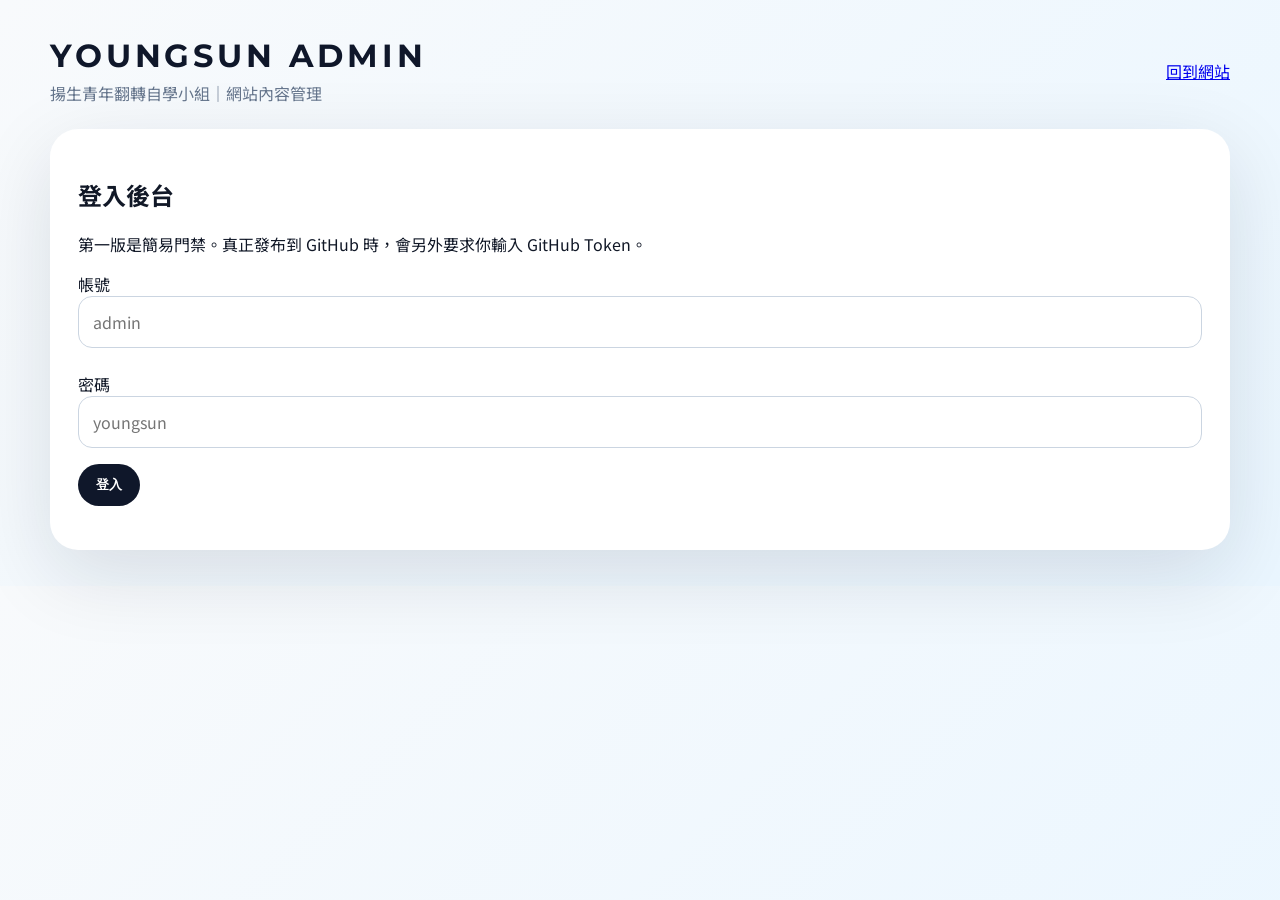
==== commit 42a3f07f: "Add files via upload" ====
--- a/index.html
+++ b/index.html
@@ -1,145 +1 @@
-<!DOCTYPE html>
-<html lang="zh-Hant">
-<head>
-  <meta charset="UTF-8" />
-  <meta name="viewport" content="width=device-width, initial-scale=1.0" />
-  <title>YoungSun｜揚生青年翻轉自學小組</title>
-  <meta name="description" content="YoungSun 揚生青年翻轉自學小組，陪伴大學生建立目標、自律、學習與成長的青年社群。" />
-  <link rel="preconnect" href="https://fonts.googleapis.com">
-  <link rel="preconnect" href="https://fonts.gstatic.com" crossorigin>
-  <link href="https://fonts.googleapis.com/css2?family=Noto+Sans+TC:wght@400;500;700;900&family=Poppins:wght@500;700;800&display=swap" rel="stylesheet">
-  <link rel="stylesheet" href="style.css" />
-</head>
-<body>
-  <header class="site-header" id="top">
-    <a class="brand" href="#top" aria-label="YoungSun 首頁">
-      <span class="brand-en">YoungSun</span>
-      <span class="brand-zh">揚生青年翻轉自學小組</span>
-    </a>
-    <button class="menu-toggle" aria-label="開啟選單">☰</button>
-    <nav class="nav">
-      <a href="#about">關於揚生</a>
-      <a href="#compass">成長羅盤</a>
-      <a href="#lol">LOL生命契約</a>
-      <a href="#courses">課程活動</a>
-      <a href="#join" class="nav-cta">加入我們</a>
-      <a href="https://www.instagram.com/" target="_blank" rel="noopener">Instagram</a>
-    </nav>
-  </header>
-
-  <main>
-    <section class="hero">
-      <div class="hero-bg"></div>
-      <div class="hero-content reveal">
-        <p class="eyebrow">YoungSun Learning Community</p>
-        <h1>在大學，<br />不只是讀書。</h1>
-        <p class="hero-subtitle">找到讓自己持續成長的環境，把想變好的念頭，變成真正的改變。</p>
-        <div class="hero-actions">
-          <a href="#compass" class="btn btn-primary">探索你的成長方向</a>
-          <a href="#about" class="btn btn-glass">了解揚生青年</a>
-        </div>
-      </div>
-      <a class="scroll-down" href="#about">Scroll ↓</a>
-    </section>
-
-    <section class="section about" id="about">
-      <div class="section-heading reveal">
-        <p class="eyebrow">ABOUT YOUNGSUN</p>
-        <h2>我們不是只辦活動，而是打造一個讓人變好的環境。</h2>
-        <p>揚生青年翻轉自學小組，陪伴大學生建立目標、自律習慣與學習方法，讓每一次想變好的念頭，都有方法、有夥伴、有行動。</p>
-      </div>
-      <div class="value-grid">
-        <article class="value-card reveal"><span>🎯</span><h3>目標</h3><p>找到值得努力的方向，讓大學不只是被時間推著走。</p></article>
-        <article class="value-card reveal"><span>📚</span><h3>學習</h3><p>透過課程與自學小組，建立能持續升級自己的能力。</p></article>
-        <article class="value-card reveal"><span>⏰</span><h3>自律</h3><p>把計畫落實到每一天，練習穩定前進的節奏。</p></article>
-        <article class="value-card reveal"><span>🌱</span><h3>成長</h3><p>和願意變好的夥伴同行，成為比昨天更好的自己。</p></article>
-      </div>
-    </section>
-
-    <section class="section compass" id="compass">
-      <div class="section-heading reveal">
-        <p class="eyebrow">GROWTH COMPASS</p>
-        <h2>你目前的大學成長階段在哪裡？</h2>
-        <p>這是一個趣味探索工具，用 1 分鐘看看你現在比較接近哪一種成長狀態。</p>
-      </div>
-      <div class="quiz reveal">
-        <div class="quiz-progress"><span id="quizStep">1</span>/5</div>
-        <h3 id="quizQuestion">我目前有清楚想努力的方向。</h3>
-        <div class="quiz-options">
-          <button data-score="1">還在摸索</button>
-          <button data-score="2">有一點想法</button>
-          <button data-score="3">蠻清楚的</button>
-          <button data-score="4">非常明確</button>
-        </div>
-        <div class="quiz-result" id="quizResult" hidden></div>
-        <button class="btn btn-primary quiz-reset" id="quizReset" hidden>重新測一次</button>
-      </div>
-    </section>
-
-    <section class="section lol" id="lol">
-      <div class="section-heading reveal">
-        <p class="eyebrow">LETTER OF LIFE</p>
-        <h2>把夢想變成行動。</h2>
-        <p>LOL 生命契約不是漂亮口號，而是一套讓目標被看見、被執行、被檢核的成長系統。</p>
-      </div>
-      <div class="timeline reveal">
-        <button class="step active" data-detail="把模糊的期待說清楚，先承認自己真正想要的是什麼。">夢想</button>
-        <button class="step" data-detail="將方向轉成可以被檢查的目標，讓努力不再只是感覺。">目標</button>
-        <button class="step" data-detail="拆成具體行動、時間安排與資源盤點，讓開始變得容易。">計畫</button>
-        <button class="step" data-detail="用每週行動累積改變，從小步驟開始建立自律。">執行</button>
-        <button class="step" data-detail="定期回顧成果與困難，調整策略，而不是放棄。">檢核</button>
-        <button class="step" data-detail="把一次次行動沉澱成能力，成為更穩定、更清楚的自己。">成長</button>
-      </div>
-      <p class="timeline-detail reveal" id="timelineDetail">把模糊的期待說清楚，先承認自己真正想要的是什麼。</p>
-    </section>
-
-    <section class="section courses" id="courses">
-      <div class="section-heading reveal">
-        <p class="eyebrow">COURSE FINDER</p>
-        <h2>你現在最想改善什麼？</h2>
-        <p>點選你的狀態，看看 YoungSun 可以從哪裡陪你開始。</p>
-      </div>
-      <div class="course-picker reveal">
-        <button data-course="學習八法｜幫你整理讀書方法，建立更有效率的學習策略。">📚 學習效率</button>
-        <button data-course="時間管理工作坊｜練習安排時間、能量與待辦事項。">⏰ 時間管理</button>
-        <button data-course="企圖心課程｜重新連結你想變好的理由與方向。">🎯 目標設定</button>
-        <button data-course="溝通領導課｜練習表達、協調與團隊合作。">🤝 溝通能力</button>
-        <button data-course="LOL生命契約｜把自律變成可以被執行與檢核的計畫。">💪 自律習慣</button>
-      </div>
-      <div class="course-result reveal" id="courseResult">選一個你想改善的方向，這裡會出現推薦課程。</div>
-    </section>
-
-    <section class="section stories" id="stories">
-      <div class="section-heading reveal">
-        <p class="eyebrow">STORIES</p>
-        <h2>他們曾經也和你一樣。</h2>
-        <p>先用示意故事呈現，未來可以換成真實社員心得與照片。</p>
-      </div>
-      <div class="story-grid">
-        <article class="flip-card reveal"><div class="flip-inner"><div class="flip-front"><h3>探索中的新生</h3><p>點我翻面</p></div><div class="flip-back"><h3>加入後</h3><p>透過 LOL 釐清目標，開始建立每週固定學習節奏。</p></div></div></article>
-        <article class="flip-card reveal"><div class="flip-inner"><div class="flip-front"><h3>容易拖延的學生</h3><p>點我翻面</p></div><div class="flip-back"><h3>加入後</h3><p>找到夥伴一起檢核，讓計畫不再只停在紙上。</p></div></div></article>
-        <article class="flip-card reveal"><div class="flip-inner"><div class="flip-front"><h3>想挑戰自己的幹部</h3><p>點我翻面</p></div><div class="flip-back"><h3>加入後</h3><p>從參與者變成帶領者，練習溝通、企劃與承擔。</p></div></div></article>
-      </div>
-    </section>
-
-    <section class="join" id="join">
-      <div class="join-card reveal">
-        <p class="eyebrow">JOIN US</p>
-        <h2>下一個改變的人，可能就是你。</h2>
-        <p>你不需要一開始就很厲害，只需要願意開始。YoungSun 會陪你把想變好的念頭，慢慢變成真的。</p>
-        <div class="hero-actions">
-          <a href="https://www.instagram.com/" target="_blank" rel="noopener" class="btn btn-primary">追蹤 Instagram</a>
-          <a href="#top" class="btn btn-glass">回到首頁</a>
-        </div>
-      </div>
-    </section>
-  </main>
-
-  <footer class="footer">
-    <p>YoungSun｜揚生青年翻轉自學小組</p>
-    <p>自律・學習・目標・成長</p>
-  </footer>
-
-  <script src="script.js"></script>
-</body>
-</html>
+<!doctype html><html lang="zh-Hant"><head><meta charset="utf-8"><meta name="viewport" content="width=device-width, initial-scale=1"><title>YoungSun Admin</title><link rel="preconnect" href="https://fonts.googleapis.com"><link rel="preconnect" href="https://fonts.gstatic.com" crossorigin><link href="https://fonts.googleapis.com/css2?family=Montserrat:wght@800;900&family=Noto+Sans+TC:wght@400;700;900&display=swap" rel="stylesheet"><link rel="stylesheet" href="admin.css"></head><body><div class="wrap"><div class="top"><div class="brand"><h1>YOUNGSUN ADMIN</h1><p>揚生青年翻轉自學小組｜網站內容管理</p></div><a href="../index.html">回到網站</a></div><section id="login" class="login"><h2>登入後台</h2><p>第一版是簡易門禁。真正發布到 GitHub 時，會另外要求你輸入 GitHub Token。</p><label>帳號</label><input id="user" placeholder="admin"><br><br><label>密碼</label><input id="pass" type="password" placeholder="youngsun"><div class="actions"><button class="btn" id="loginBtn">登入</button></div><p class="status" id="loginStatus"></p></section><section id="admin" class="hidden"><div class="hint">重要：請不要把 GitHub Token 貼給任何人。Token 只會存在你的瀏覽器 localStorage，不會寫進網站檔案。</div><div class="grid"><aside class="side" id="fileTabs"></aside><main class="panel"><h2 id="editorTitle">內容管理</h2><label>GitHub Token（發布時需要）</label><input id="token" type="password" placeholder="ghp_xxx"><div class="actions"><button class="btn secondary" id="saveToken">儲存 Token 到本機</button><button class="btn secondary" id="clearToken">清除 Token</button></div><br><label>JSON 內容</label><textarea id="editor"></textarea><div class="actions"><button class="btn" id="formatBtn">格式化 JSON</button><button class="btn secondary" id="downloadBtn">下載目前 JSON</button><button class="btn" id="publishBtn">發布到 GitHub</button></div><p class="status" id="status"></p></main></div></section></div><script src="admin.js"></script></body></html>
--- a/admin.css
+++ b/admin.css
@@ -0,0 +1 @@
+:root{--sky:#4DA3FF;--deep:#0F172A;--bg:#F8FAFC;--text:#111827;--muted:#64748B}*{box-sizing:border-box}body{margin:0;font-family:'Noto Sans TC',system-ui,sans-serif;background:linear-gradient(135deg,#F8FAFC,#EAF6FF);color:var(--text)}.wrap{width:min(1180px,calc(100% - 32px));margin:0 auto;padding:36px 0}.login,.panel{background:white;border-radius:28px;box-shadow:0 24px 80px rgba(15,23,42,.12);padding:28px}.top{display:flex;justify-content:space-between;gap:20px;align-items:center;margin-bottom:24px}.brand h1{font-family:Montserrat,sans-serif;letter-spacing:.12em;margin:0;color:var(--deep)}.brand p{margin:6px 0 0;color:var(--muted)}input,textarea,select{width:100%;padding:13px 14px;border:1px solid #CBD5E1;border-radius:14px;font:inherit;background:#fff}textarea{min-height:360px;font-family:ui-monospace,Menlo,Consolas,monospace;font-size:13px}.grid{display:grid;grid-template-columns:260px 1fr;gap:22px}.side{background:white;border-radius:24px;padding:16px;box-shadow:0 10px 35px rgba(15,23,42,.08);height:max-content;position:sticky;top:20px}.side button{display:block;width:100%;border:0;background:transparent;text-align:left;padding:14px 16px;border-radius:14px;font-weight:800;cursor:pointer;color:#334155}.side button.active,.side button:hover{background:#EEF6FF;color:var(--sky)}.panel h2{margin-top:0}.actions{display:flex;gap:12px;flex-wrap:wrap;margin-top:16px}.btn{border:0;border-radius:999px;padding:12px 18px;font-weight:900;cursor:pointer;background:var(--deep);color:white}.btn.secondary{background:#EAF6FF;color:var(--deep)}.hint{background:#FFF7E6;border:1px solid #F5D489;padding:14px;border-radius:18px;color:#6B4E00;line-height:1.7;margin:16px 0}.status{margin-top:14px;color:var(--muted);white-space:pre-wrap}.hidden{display:none}@media(max-width:800px){.grid{grid-template-columns:1fr}.top{align-items:flex-start;flex-direction:column}}
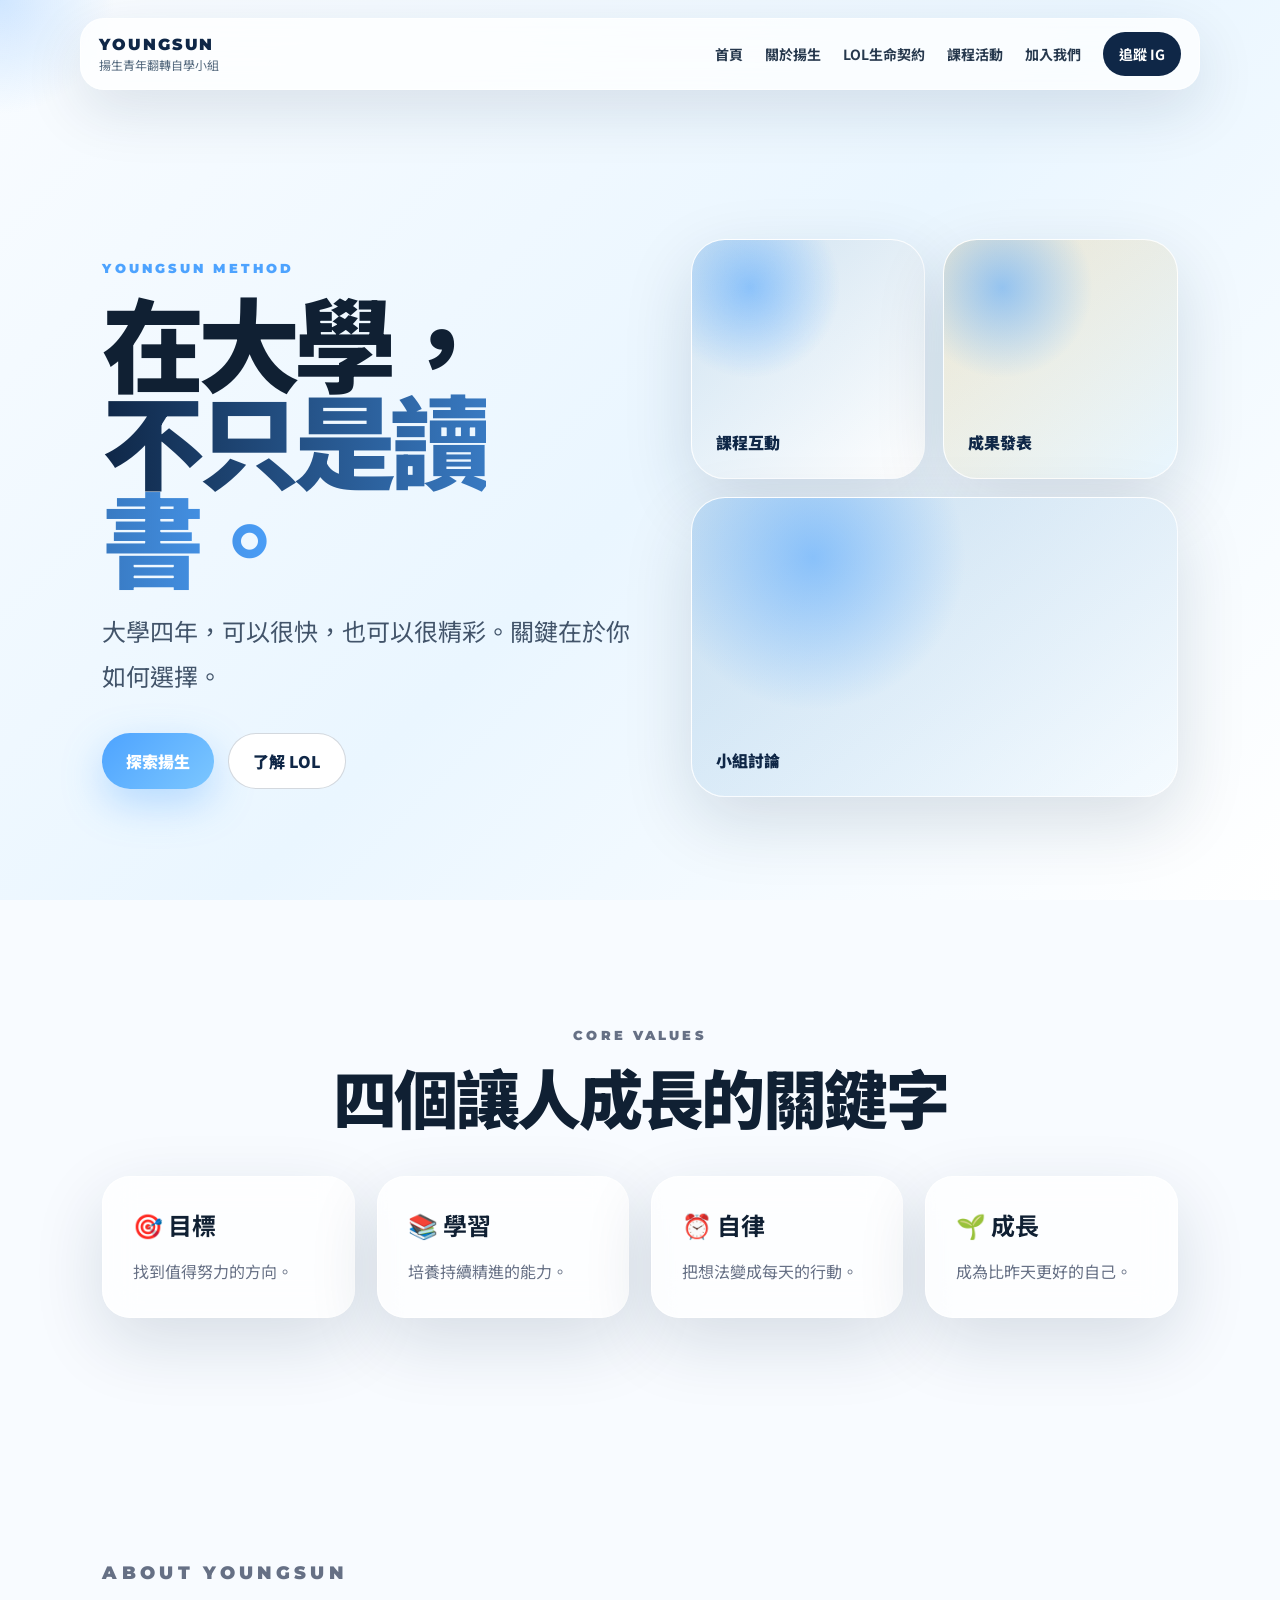
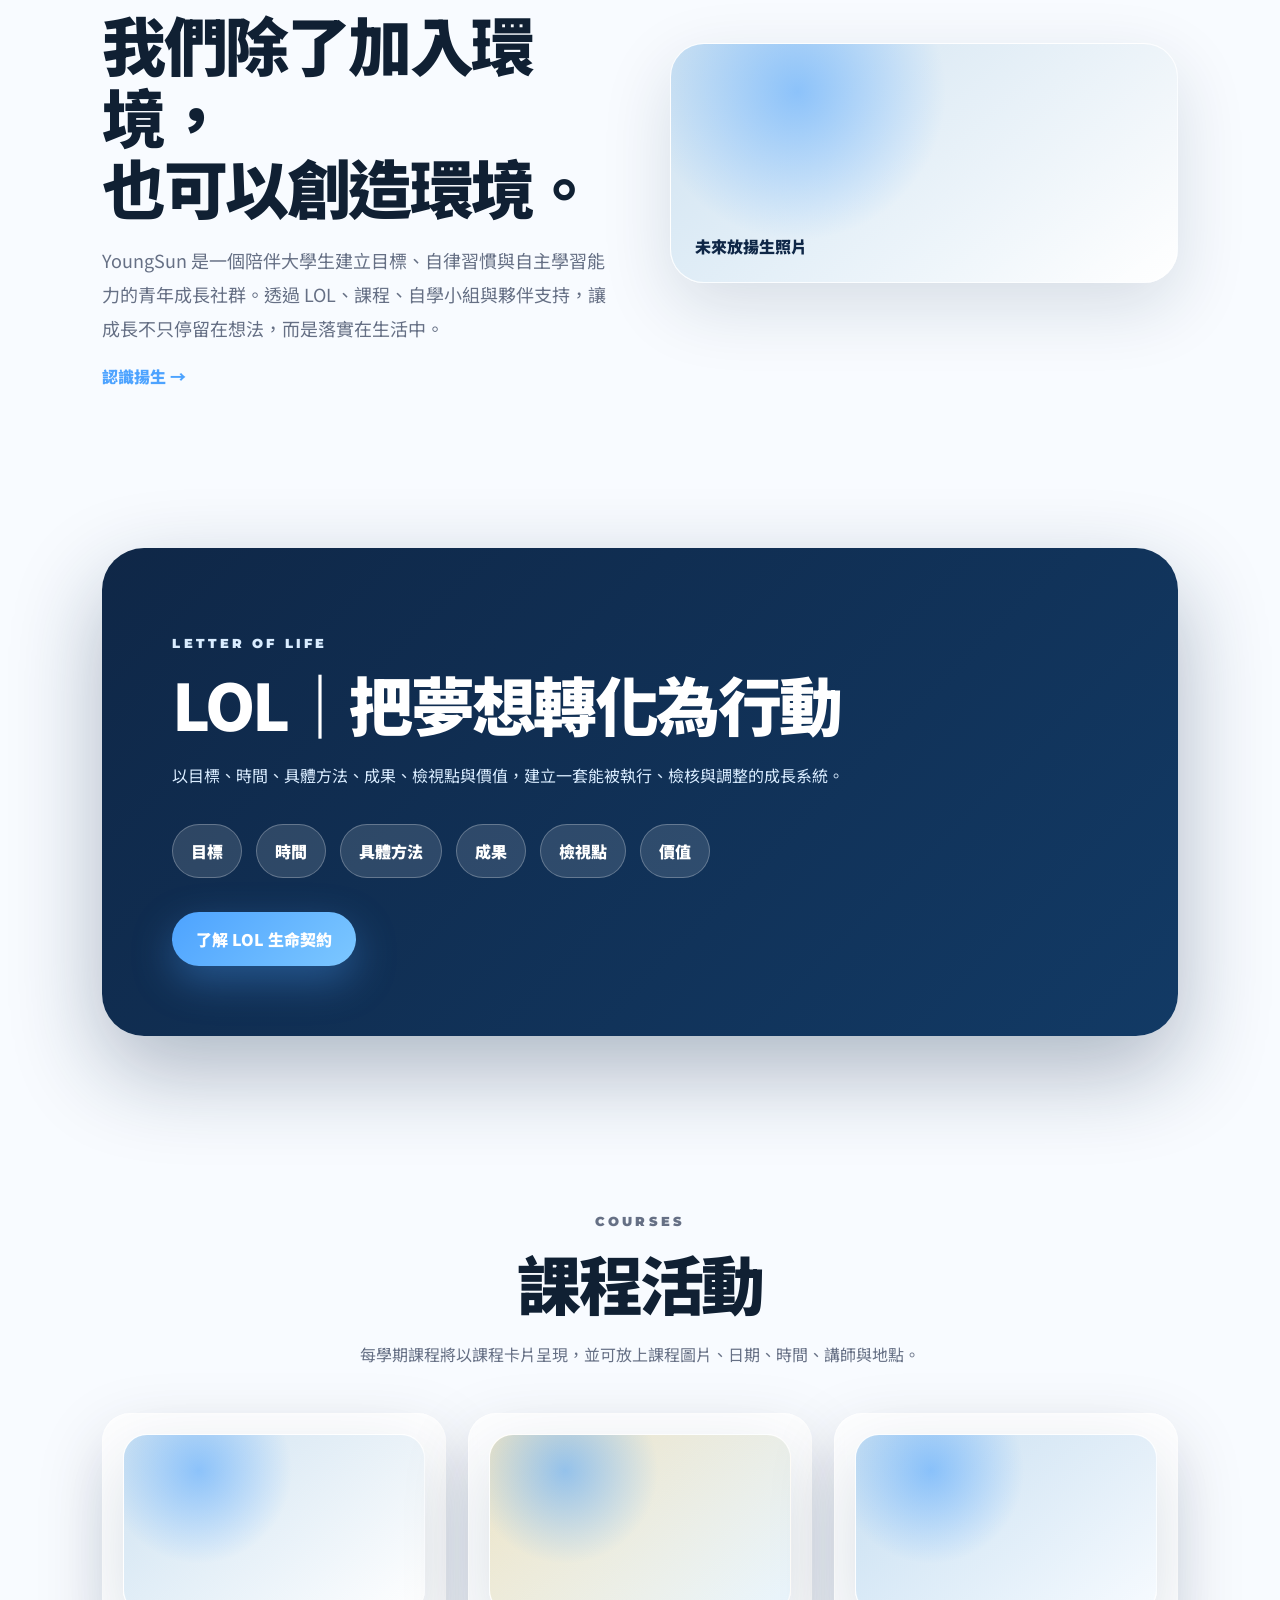
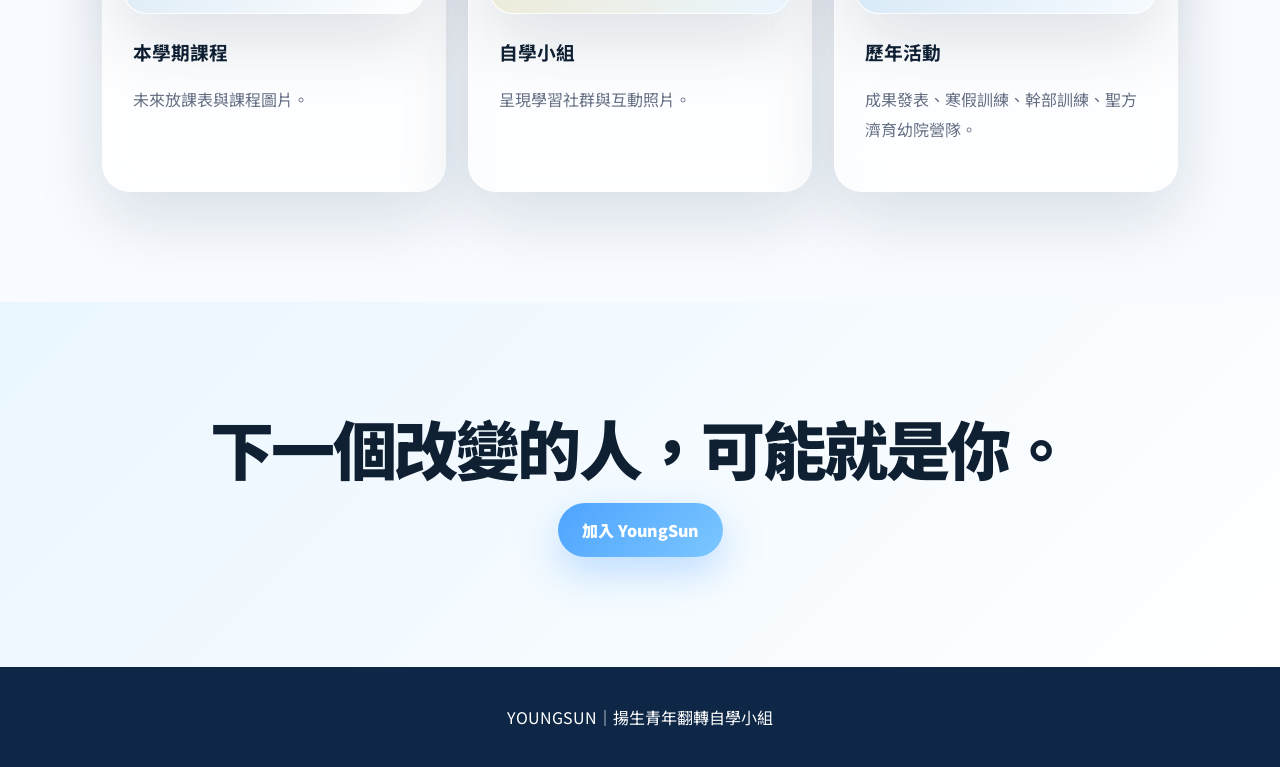
==== commit e142f9f8: "Add files via upload" ====
--- a/index.html
+++ b/index.html
@@ -1 +1,94 @@
-<!doctype html><html lang="zh-Hant"><head><meta charset="utf-8"><meta name="viewport" content="width=device-width, initial-scale=1"><title>YoungSun Admin</title><link rel="preconnect" href="https://fonts.googleapis.com"><link rel="preconnect" href="https://fonts.gstatic.com" crossorigin><link href="https://fonts.googleapis.com/css2?family=Montserrat:wght@800;900&family=Noto+Sans+TC:wght@400;700;900&display=swap" rel="stylesheet"><link rel="stylesheet" href="admin.css"></head><body><div class="wrap"><div class="top"><div class="brand"><h1>YOUNGSUN ADMIN</h1><p>揚生青年翻轉自學小組｜網站內容管理</p></div><a href="../index.html">回到網站</a></div><section id="login" class="login"><h2>登入後台</h2><p>第一版是簡易門禁。真正發布到 GitHub 時，會另外要求你輸入 GitHub Token。</p><label>帳號</label><input id="user" placeholder="admin"><br><br><label>密碼</label><input id="pass" type="password" placeholder="youngsun"><div class="actions"><button class="btn" id="loginBtn">登入</button></div><p class="status" id="loginStatus"></p></section><section id="admin" class="hidden"><div class="hint">重要：請不要把 GitHub Token 貼給任何人。Token 只會存在你的瀏覽器 localStorage，不會寫進網站檔案。</div><div class="grid"><aside class="side" id="fileTabs"></aside><main class="panel"><h2 id="editorTitle">內容管理</h2><label>GitHub Token（發布時需要）</label><input id="token" type="password" placeholder="ghp_xxx"><div class="actions"><button class="btn secondary" id="saveToken">儲存 Token 到本機</button><button class="btn secondary" id="clearToken">清除 Token</button></div><br><label>JSON 內容</label><textarea id="editor"></textarea><div class="actions"><button class="btn" id="formatBtn">格式化 JSON</button><button class="btn secondary" id="downloadBtn">下載目前 JSON</button><button class="btn" id="publishBtn">發布到 GitHub</button></div><p class="status" id="status"></p></main></div></section></div><script src="admin.js"></script></body></html>
+<!doctype html>
+<html lang="zh-Hant">
+<head>
+  <meta charset="utf-8">
+  <meta name="viewport" content="width=device-width, initial-scale=1">
+  <title>YoungSun｜揚生青年翻轉自學小組</title>
+  <link rel="preconnect" href="https://fonts.googleapis.com">
+  <link rel="preconnect" href="https://fonts.gstatic.com" crossorigin>
+  <link href="https://fonts.googleapis.com/css2?family=Montserrat:wght@600;700;800;900&family=Noto+Sans+TC:wght@400;500;700;900&display=swap" rel="stylesheet">
+  <link rel="stylesheet" href="style.css">
+</head>
+<body>
+  <div class="cursor-glow"></div>
+  <nav class="navbar">
+    <a class="brand" href="index.html"><span>YOUNGSUN</span><small>揚生青年翻轉自學小組</small></a>
+    <button class="menu-toggle" aria-label="開啟選單">☰</button>
+    <div class="nav-links">
+      <a class="active" href="index.html">首頁</a>
+      <a href="about.html">關於揚生</a>
+      <a href="lol.html">LOL生命契約</a>
+      <a href="courses.html">課程活動</a>
+      <a href="join.html">加入我們</a>
+      <a class="nav-cta" href="join.html#instagram">追蹤 IG</a>
+    </div>
+  </nav>
+
+  <main>
+    <section class="hero home-hero">
+      <div class="hero-bg orb-one"></div><div class="hero-bg orb-two"></div>
+      <div class="hero-content reveal">
+        <p class="eyebrow">YOUNGSUN METHOD</p>
+        <h1>在大學，<br><span class="gradient-text">不只是讀書。</span></h1>
+        <p class="hero-sub">大學四年，可以很快，也可以很精彩。關鍵在於你如何選擇。</p>
+        <div class="hero-actions">
+          <a class="btn primary" href="about.html">探索揚生</a>
+          <a class="btn ghost" href="lol.html">了解 LOL</a>
+        </div>
+      </div>
+      <div class="mosaic reveal delay">
+        <div class="photo-card photo-a"><span>課程互動</span></div>
+        <div class="photo-card photo-b"><span>成果發表</span></div>
+        <div class="photo-card photo-c"><span>小組討論</span></div>
+      </div>
+    </section>
+
+    <section class="section values">
+      <div class="section-head reveal"><p class="eyebrow">CORE VALUES</p><h2>四個讓人成長的關鍵字</h2></div>
+      <div class="grid four">
+        <article class="glass-card reveal"><b>🎯 目標</b><span>找到值得努力的方向。</span></article>
+        <article class="glass-card reveal"><b>📚 學習</b><span>培養持續精進的能力。</span></article>
+        <article class="glass-card reveal"><b>⏰ 自律</b><span>把想法變成每天的行動。</span></article>
+        <article class="glass-card reveal"><b>🌱 成長</b><span>成為比昨天更好的自己。</span></article>
+      </div>
+    </section>
+
+    <section class="section split">
+      <div class="split-text reveal">
+        <p class="eyebrow">ABOUT YOUNGSUN</p>
+        <h2>我們除了加入環境，<br>也可以創造環境。</h2>
+        <p>YoungSun 是一個陪伴大學生建立目標、自律習慣與自主學習能力的青年成長社群。透過 LOL、課程、自學小組與夥伴支持，讓成長不只停留在想法，而是落實在生活中。</p>
+        <a class="text-link" href="about.html">認識揚生 →</a>
+      </div>
+      <div class="image-panel reveal delay"><span>未來放揚生照片</span></div>
+    </section>
+
+    <section class="section dark-card reveal">
+      <p class="eyebrow">LETTER OF LIFE</p>
+      <h2>LOL｜把夢想轉化為行動</h2>
+      <p>以目標、時間、具體方法、成果、檢視點與價值，建立一套能被執行、檢核與調整的成長系統。</p>
+      <div class="mini-hex">
+        <span>目標</span><span>時間</span><span>具體方法</span><span>成果</span><span>檢視點</span><span>價值</span>
+      </div>
+      <a class="btn primary" href="lol.html">了解 LOL 生命契約</a>
+    </section>
+
+    <section class="section course-preview">
+      <div class="section-head reveal"><p class="eyebrow">COURSES</p><h2>課程活動</h2><p>每學期課程將以課程卡片呈現，並可放上課程圖片、日期、時間、講師與地點。</p></div>
+      <div class="grid three">
+        <article class="course-card reveal"><div class="course-img"></div><h3>本學期課程</h3><p>未來放課表與課程圖片。</p></article>
+        <article class="course-card reveal"><div class="course-img img2"></div><h3>自學小組</h3><p>呈現學習社群與互動照片。</p></article>
+        <article class="course-card reveal"><div class="course-img img3"></div><h3>歷年活動</h3><p>成果發表、寒假訓練、幹部訓練、聖方濟育幼院營隊。</p></article>
+      </div>
+    </section>
+
+    <section class="cta reveal">
+      <h2>下一個改變的人，可能就是你。</h2>
+      <a class="btn primary" href="join.html">加入 YoungSun</a>
+    </section>
+  </main>
+
+  <footer>YOUNGSUN｜揚生青年翻轉自學小組</footer>
+  <script src="script.js"></script>
+</body>
+</html>
--- a/style.css
+++ b/style.css
@@ -0,0 +1 @@
+:root{--sky:#4da3ff;--deep:#0f2747;--navy:#0f172a;--gold:#d8b45a;--bg:#f8fbff;--text:#102033;--muted:#667085;--glass:rgba(255,255,255,.72);--shadow:0 24px 70px rgba(15,39,71,.14)}*{box-sizing:border-box}html{scroll-behavior:smooth}body{margin:0;font-family:'Noto Sans TC',sans-serif;background:var(--bg);color:var(--text);overflow-x:hidden}a{text-decoration:none;color:inherit}.cursor-glow{position:fixed;width:260px;height:260px;border-radius:50%;background:radial-gradient(circle,rgba(77,163,255,.24),transparent 62%);pointer-events:none;z-index:1;transform:translate(-50%,-50%)}.navbar{position:fixed;top:18px;left:50%;transform:translateX(-50%);width:min(1120px,calc(100% - 32px));height:72px;z-index:20;display:flex;align-items:center;justify-content:space-between;padding:0 18px;border:1px solid rgba(255,255,255,.6);background:rgba(255,255,255,.72);backdrop-filter:blur(18px);border-radius:24px;box-shadow:0 20px 60px rgba(15,39,71,.12)}.brand{display:flex;flex-direction:column;line-height:1.05}.brand span{font-family:Montserrat,sans-serif;font-weight:900;letter-spacing:.12em;color:var(--deep);transition:.3s}.brand:hover span{letter-spacing:.18em}.brand small{font-size:12px;color:#52677c;margin-top:5px}.nav-links{display:flex;gap:22px;align-items:center;font-weight:700}.nav-links a{font-size:14px;color:#26384d;position:relative}.nav-links a:not(.nav-cta)::after{content:"";position:absolute;left:0;bottom:-8px;width:0;height:3px;background:var(--sky);border-radius:9px;transition:.25s}.nav-links a:hover::after,.nav-links .active::after{width:100%}.nav-cta{background:var(--deep);color:white!important;padding:12px 16px;border-radius:999px}.menu-toggle{display:none;border:0;background:transparent;font-size:24px}.hero{min-height:100vh;position:relative;display:grid;grid-template-columns:1.05fr .95fr;gap:50px;align-items:center;padding:150px 8vw 90px;background:linear-gradient(135deg,#f9fcff,#eaf6ff 52%,#ffffff);overflow:hidden}.hero h1,.page-hero h1{font-size:clamp(56px,8vw,112px);line-height:.95;margin:16px 0;font-weight:900;letter-spacing:-.06em}.gradient-text{background:linear-gradient(90deg,var(--deep),var(--sky));-webkit-background-clip:text;color:transparent}.hero-sub,.page-hero p{font-size:clamp(18px,2vw,24px);line-height:1.9;color:#42546a;max-width:720px}.eyebrow{font-family:Montserrat,sans-serif;font-weight:900;letter-spacing:.24em;color:var(--sky);font-size:13px}.hero-actions{display:flex;gap:14px;flex-wrap:wrap;margin-top:34px}.btn{display:inline-flex;align-items:center;justify-content:center;padding:15px 24px;border-radius:999px;font-weight:900;transition:.25s}.btn.primary{background:linear-gradient(135deg,var(--sky),#7cc7ff);color:#fff;box-shadow:0 15px 40px rgba(77,163,255,.35)}.btn.ghost{border:1px solid rgba(15,39,71,.18);background:white;color:var(--deep)}.btn:hover{transform:translateY(-4px)}.mosaic{display:grid;grid-template-columns:1fr 1fr;gap:18px;transform:rotate(1deg)}.photo-card,.image-panel,.course-img,.photo-wall div{min-height:240px;border-radius:34px;background:linear-gradient(135deg,#dff2ff,#ffffff);box-shadow:var(--shadow);border:1px solid rgba(255,255,255,.85);display:flex;align-items:end;padding:24px;font-weight:900;color:var(--deep);overflow:hidden;position:relative}.photo-card::before,.image-panel::before,.course-img::before,.photo-wall div::before{content:"";position:absolute;inset:0;background:radial-gradient(circle at 25% 20%,rgba(77,163,255,.55),transparent 35%),linear-gradient(145deg,rgba(15,39,71,.08),transparent)}.photo-card span,.image-panel span{position:relative}.photo-c{grid-column:1/3;min-height:300px}.photo-b{background:linear-gradient(135deg,#fff7df,#e8f6ff)}.photo-c{background:linear-gradient(135deg,#d7eeff,#f5fbff)}.section{padding:110px 8vw}.section-head{text-align:center;max-width:850px;margin:0 auto 44px}.section h2,.cta h2{font-size:clamp(34px,5vw,68px);line-height:1.12;margin:0 0 20px;font-weight:900;letter-spacing:-.04em}.grid{display:grid;gap:22px}.grid.four{grid-template-columns:repeat(4,1fr)}.grid.three{grid-template-columns:repeat(3,1fr)}.grid.two{grid-template-columns:repeat(2,1fr)}.glass-card,.course-card{background:var(--glass);backdrop-filter:blur(18px);border:1px solid rgba(255,255,255,.9);box-shadow:var(--shadow);border-radius:28px;padding:30px;transition:.28s}.glass-card:hover,.course-card:hover{transform:translateY(-10px);box-shadow:0 30px 80px rgba(77,163,255,.2);border-color:rgba(77,163,255,.45)}.glass-card b{display:block;font-size:24px;margin-bottom:14px}.glass-card span,.section p,.course-card p,details p{color:var(--muted);line-height:1.9}.split{display:grid;grid-template-columns:1fr 1fr;gap:60px;align-items:center}.split-text p{font-size:18px}.text-link{font-weight:900;color:var(--sky)}.dark-card{border-radius:42px;margin:50px 8vw;padding:70px;background:linear-gradient(135deg,var(--deep),#123a65);color:white;box-shadow:0 35px 90px rgba(15,39,71,.32)}.dark-card p{color:#d9ecff}.mini-hex,.smart-row,.process{display:flex;gap:14px;flex-wrap:wrap;margin:34px 0}.mini-hex span,.smart-row span,.process span{background:rgba(255,255,255,.13);border:1px solid rgba(255,255,255,.26);padding:14px 18px;border-radius:999px;font-weight:900}.course-img{min-height:180px;margin:-10px -10px 24px;border-radius:24px}.img2{background:linear-gradient(135deg,#fff3d0,#eaf6ff)}.img3{background:linear-gradient(135deg,#d7eeff,#f7fbff)}.cta{text-align:center;padding:110px 8vw;background:linear-gradient(135deg,#eaf6ff,#fff)}footer{text-align:center;padding:38px;background:var(--deep);color:white}.page-hero{min-height:56vh;padding:170px 8vw 90px;background:linear-gradient(135deg,#f8fcff,#eaf6ff);text-align:center}.lol-hero{background:linear-gradient(135deg,var(--deep),#155384);color:white}.lol-hero p{color:#dcefff;margin:auto}.lol-grid{display:grid;grid-template-columns:repeat(3,1fr);gap:22px}.mantra{text-align:center}.mantra strong{display:block;font-size:clamp(36px,5vw,70px);line-height:1.15;color:var(--deep);margin-top:30px}.photo-wall{display:grid;grid-template-columns:repeat(4,1fr);gap:18px}.photo-wall div:nth-child(2),.photo-wall div:nth-child(4){transform:translateY(35px)}.faq{max-width:900px;margin:auto}.faq details{background:white;border-radius:20px;padding:22px 26px;margin:14px 0;box-shadow:var(--shadow)}summary{font-weight:900;cursor:pointer}.reveal{opacity:0;transform:translateY(26px);transition:.8s}.reveal.show{opacity:1;transform:none}.delay{transition-delay:.15s}@media(max-width:900px){.navbar{top:10px;height:auto;min-height:66px}.menu-toggle{display:block}.nav-links{position:absolute;top:76px;right:0;left:0;display:none;flex-direction:column;background:white;border-radius:24px;padding:24px;box-shadow:var(--shadow)}.nav-links.open{display:flex}.hero,.split{grid-template-columns:1fr}.grid.four,.grid.three,.grid.two,.lol-grid,.photo-wall{grid-template-columns:1fr}.hero{padding-top:130px}.photo-wall div:nth-child(2),.photo-wall div:nth-child(4){transform:none}.cursor-glow{display:none}}
